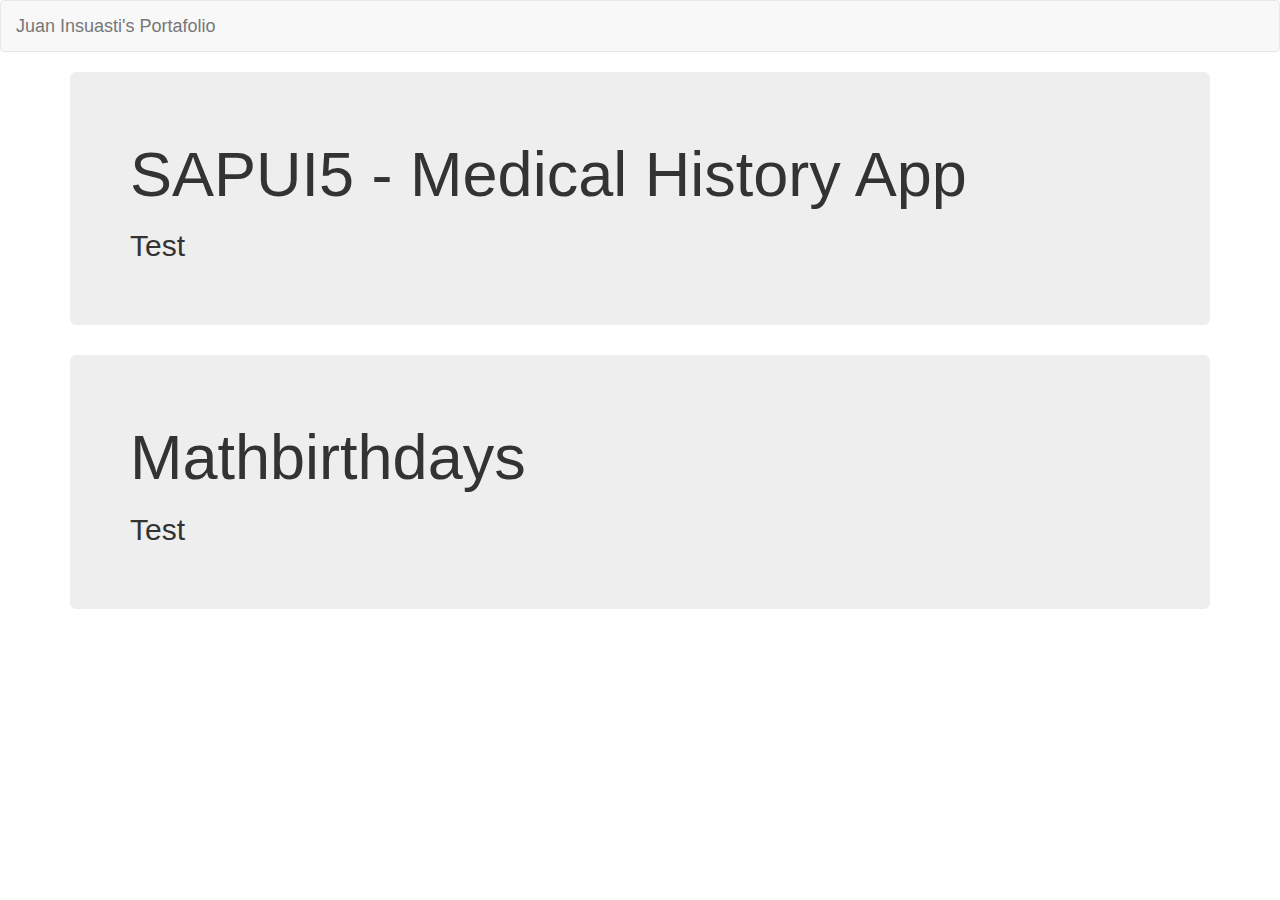
==== index.html @ 47f2560c "Initial Commit" ====
<!DOCTYPE HTML>
<html lang="en">
  <head>
    <!-- Meta Definition -->
    <meta charset="utf-8">
    <meta http-equiv="X-UA-Compatible" content="IE=edge">
    <meta name="viewport" content="width=device-width, initial-scale=1">

    <title>Juan Insuasti's Portafolio</title>

    <!-- Bootstrap loading-->
    <!-- Latest compiled and minified CSS -->
    <link rel="stylesheet" href="https://maxcdn.bootstrapcdn.com/bootstrap/3.3.7/css/bootstrap.min.css" integrity="sha384-BVYiiSIFeK1dGmJRAkycuHAHRg32OmUcww7on3RYdg4Va+PmSTsz/K68vbdEjh4u" crossorigin="anonymous">
    <!-- jQuery (necessary for Bootstrap's JavaScript plugins) -->
    <script src="https://ajax.googleapis.com/ajax/libs/jquery/1.12.4/jquery.min.js"></script>
    <!-- Latest compiled and minified JavaScript -->
    <script src="https://maxcdn.bootstrapcdn.com/bootstrap/3.3.7/js/bootstrap.min.js" integrity="sha384-Tc5IQib027qvyjSMfHjOMaLkfuWVxZxUPnCJA7l2mCWNIpG9mGCD8wGNIcPD7Txa" crossorigin="anonymous"> </script>



  </head>

  <body>

    <!--Basic Navbar-->
    <nav class="navbar navbar-default">
      <div class="container-fluid">
        <div class="navbar-header">
            <a class="navbar-brand">Juan Insuasti's Portafolio</a>
        </div>
      </div>
    </nav>

  <!-- Jumbotron -->

    <section class="container">
      <div class="jumbotron">
        <h1>SAPUI5 - Medical History App</h1>
        <h2>Test</h2>
        <p></p>
      </div> <!--end of Jumbotron-->
    </section> <!--end of container-->

  <!-- Jumbotron -->

    <section class="container">
      <div class="jumbotron">
        <h1>Mathbirthdays</h1>
        <h2>Test</h2>
        <p></p>
      </div> <!--end of Jumbotron-->
    </section> <!--end of container-->


</body>

</html>
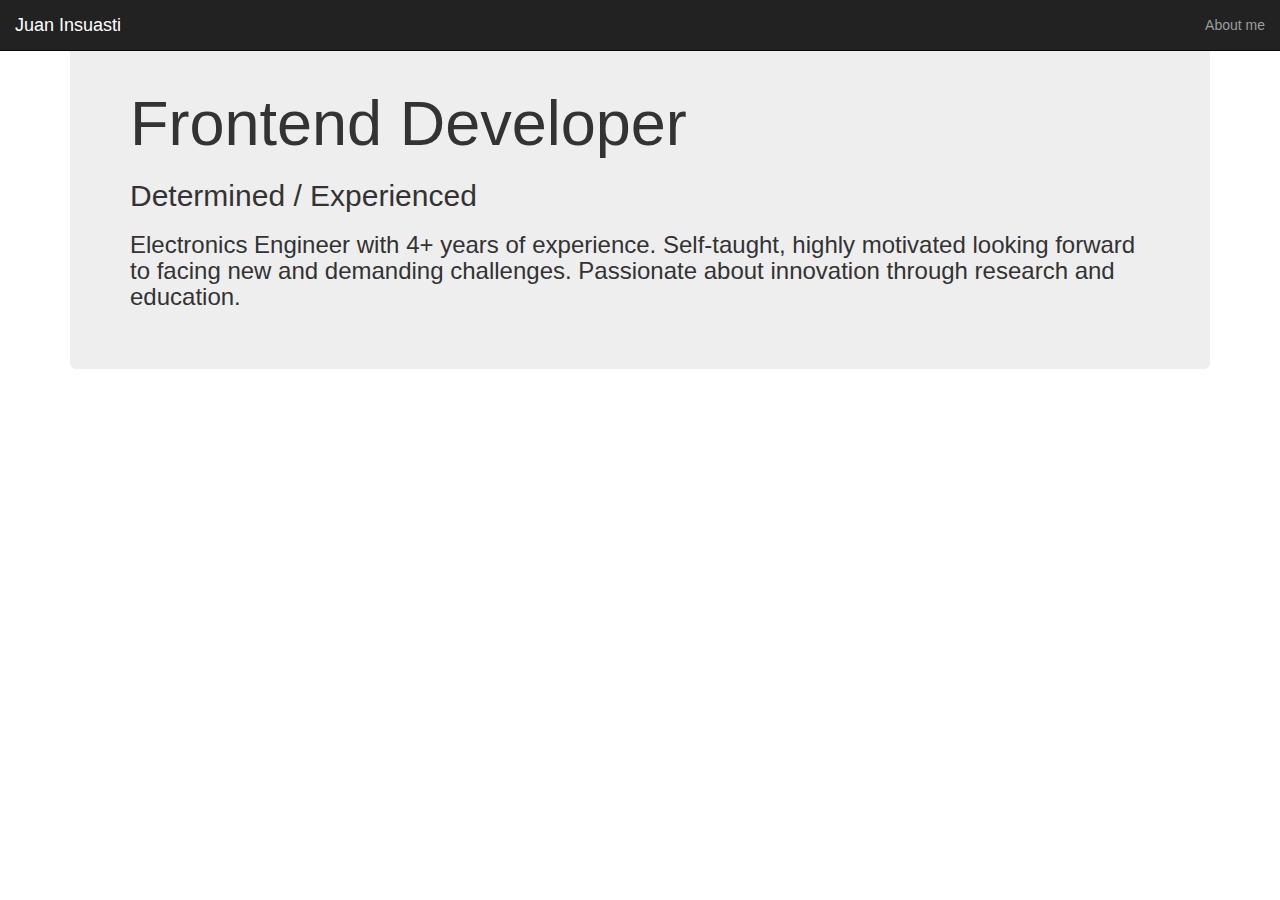
==== commit b693a268: "Baseline" ====
--- a/index.html
+++ b/index.html
@@ -5,6 +5,7 @@
     <meta charset="utf-8">
     <meta http-equiv="X-UA-Compatible" content="IE=edge">
     <meta name="viewport" content="width=device-width, initial-scale=1">
+    <link href=stylesheets/stylesheet.css rel=stylesheet>
 
     <title>Juan Insuasti's Portafolio</title>
 
@@ -21,36 +22,44 @@
   </head>
 
   <body>
+    <header id="top">
+      <!--Basic Navbar-->
+      <img alt=bg src=images/stock-code.jpeg id=bg-cover width="1920" height="1171">
+      <nav class="navbar navbar-inverse navbar-fixed-top">
 
-    <!--Basic Navbar-->
-    <nav class="navbar navbar-default">
-      <div class="container-fluid">
-        <div class="navbar-header">
-            <a class="navbar-brand">Juan Insuasti's Portafolio</a>
+        <div class="container-fluid">
+          <div class="navbar-header">
+            <button type="button" class="navbar-toggle collapsed" data-toggle="collapse" data-target="#bs-example-navbar-collapse-1" aria-expanded="false">
+              <span class="sr-only">Toggle navigation</span>
+              <span class="icon-bar"></span>
+              <span class="icon-bar"></span>
+              <span class="icon-bar"></span>
+            </button>
+            <a class="navbar-brand">Juan Insuasti</a>
+          </div> <!-- /.navabar-header -->
+
+          <div class="collapse navbar-collapse" id="bs-example-navbar-collapse-1">
+            <ul class="nav navbar-nav navbar-right">
+              <li><a href="#top">About me</a></li>
+
+            </ul>
+          </div><!-- /.navbar-collapse -->
+
         </div>
-      </div>
-    </nav>
+      </nav>
+    </header>
 
-  <!-- Jumbotron -->
+    <main>
+    <!-- Jumbotron -->
 
-    <section class="container">
-      <div class="jumbotron">
-        <h1>SAPUI5 - Medical History App</h1>
-        <h2>Test</h2>
-        <p></p>
-      </div> <!--end of Jumbotron-->
-    </section> <!--end of container-->
-
-  <!-- Jumbotron -->
-
-    <section class="container">
-      <div class="jumbotron">
-        <h1>Mathbirthdays</h1>
-        <h2>Test</h2>
-        <p></p>
-      </div> <!--end of Jumbotron-->
-    </section> <!--end of container-->
-
+      <section id="profile-row">
+        <div class="container">
+          <div class="jumbotron">
+            <h1>Frontend Developer</h1> <h2>Determined / Experienced</h2>
+            <h3>Electronics Engineer with 4+ years of experience. Self-taught, highly motivated looking forward to facing new and demanding challenges. Passionate about innovation through research and education. </h3>
+          </div>
+        </div>
+      </section> <!--end of container-->
 
 </body>
 
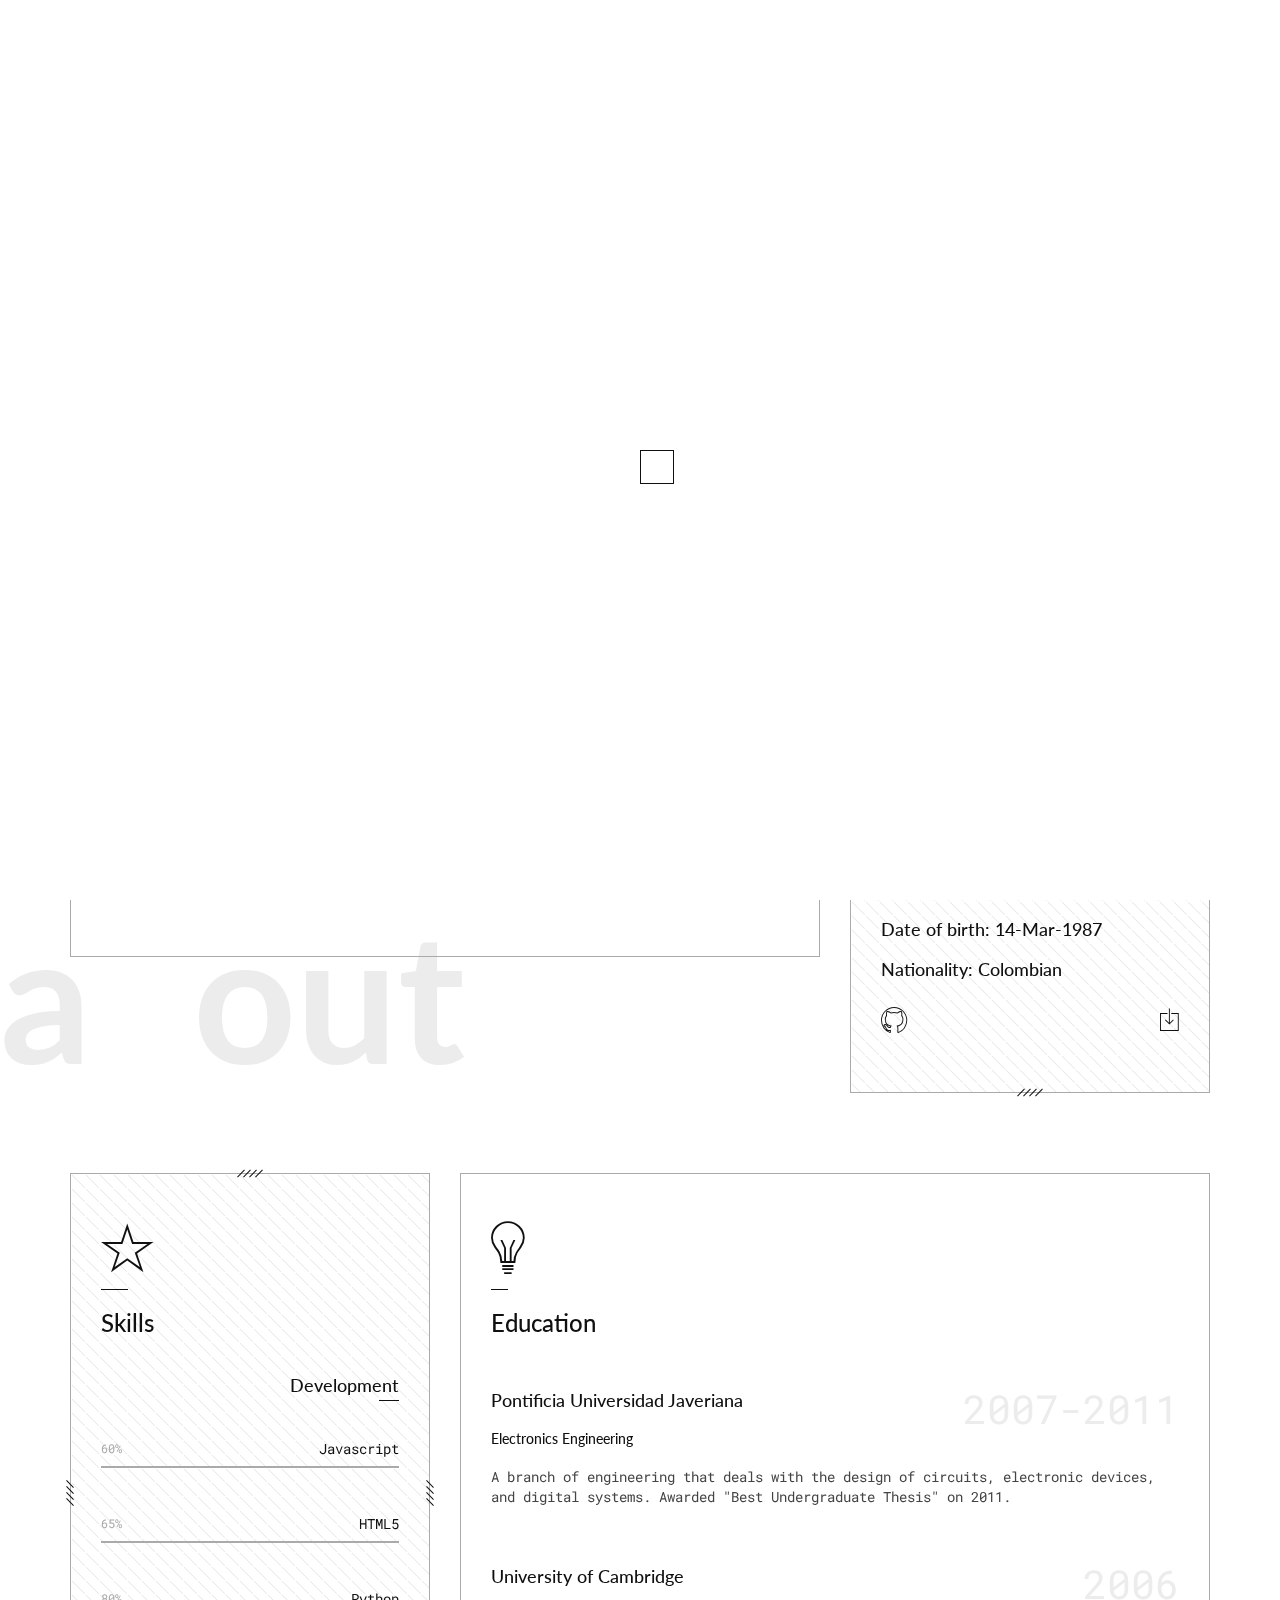
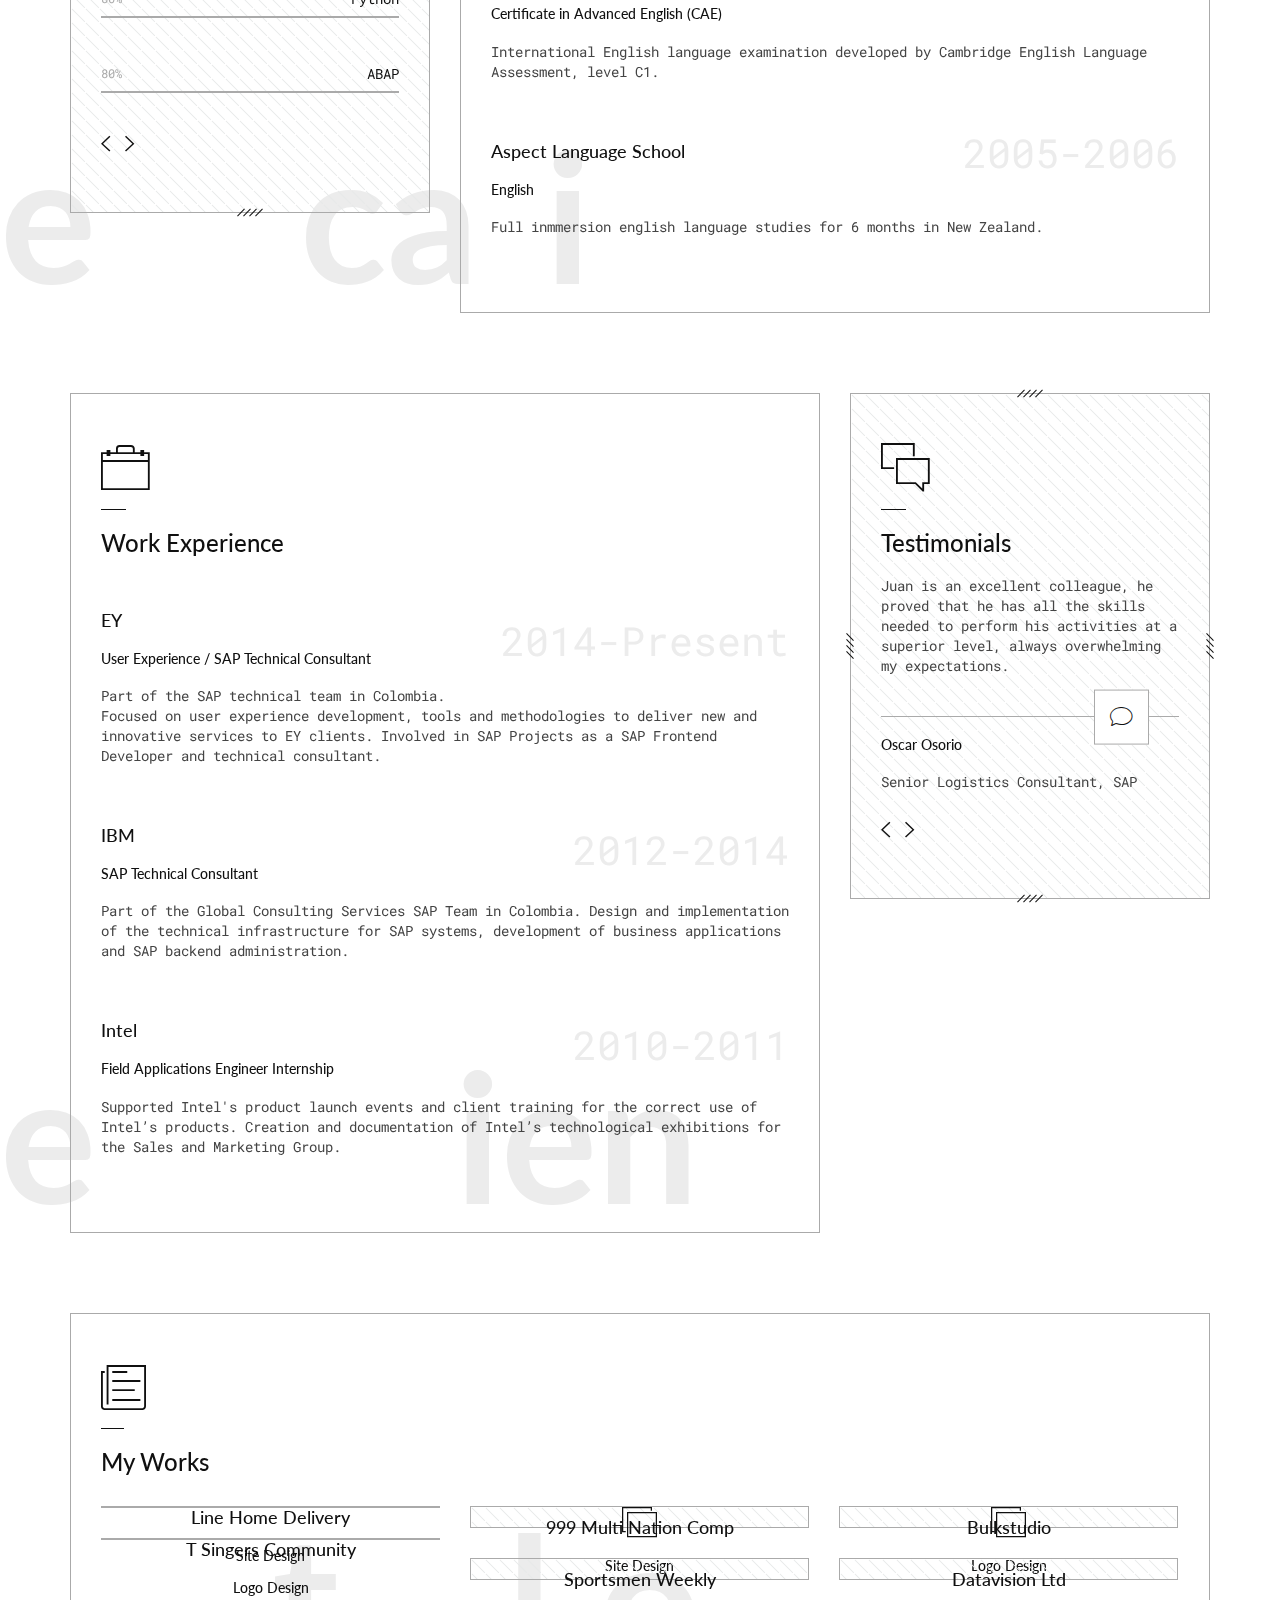
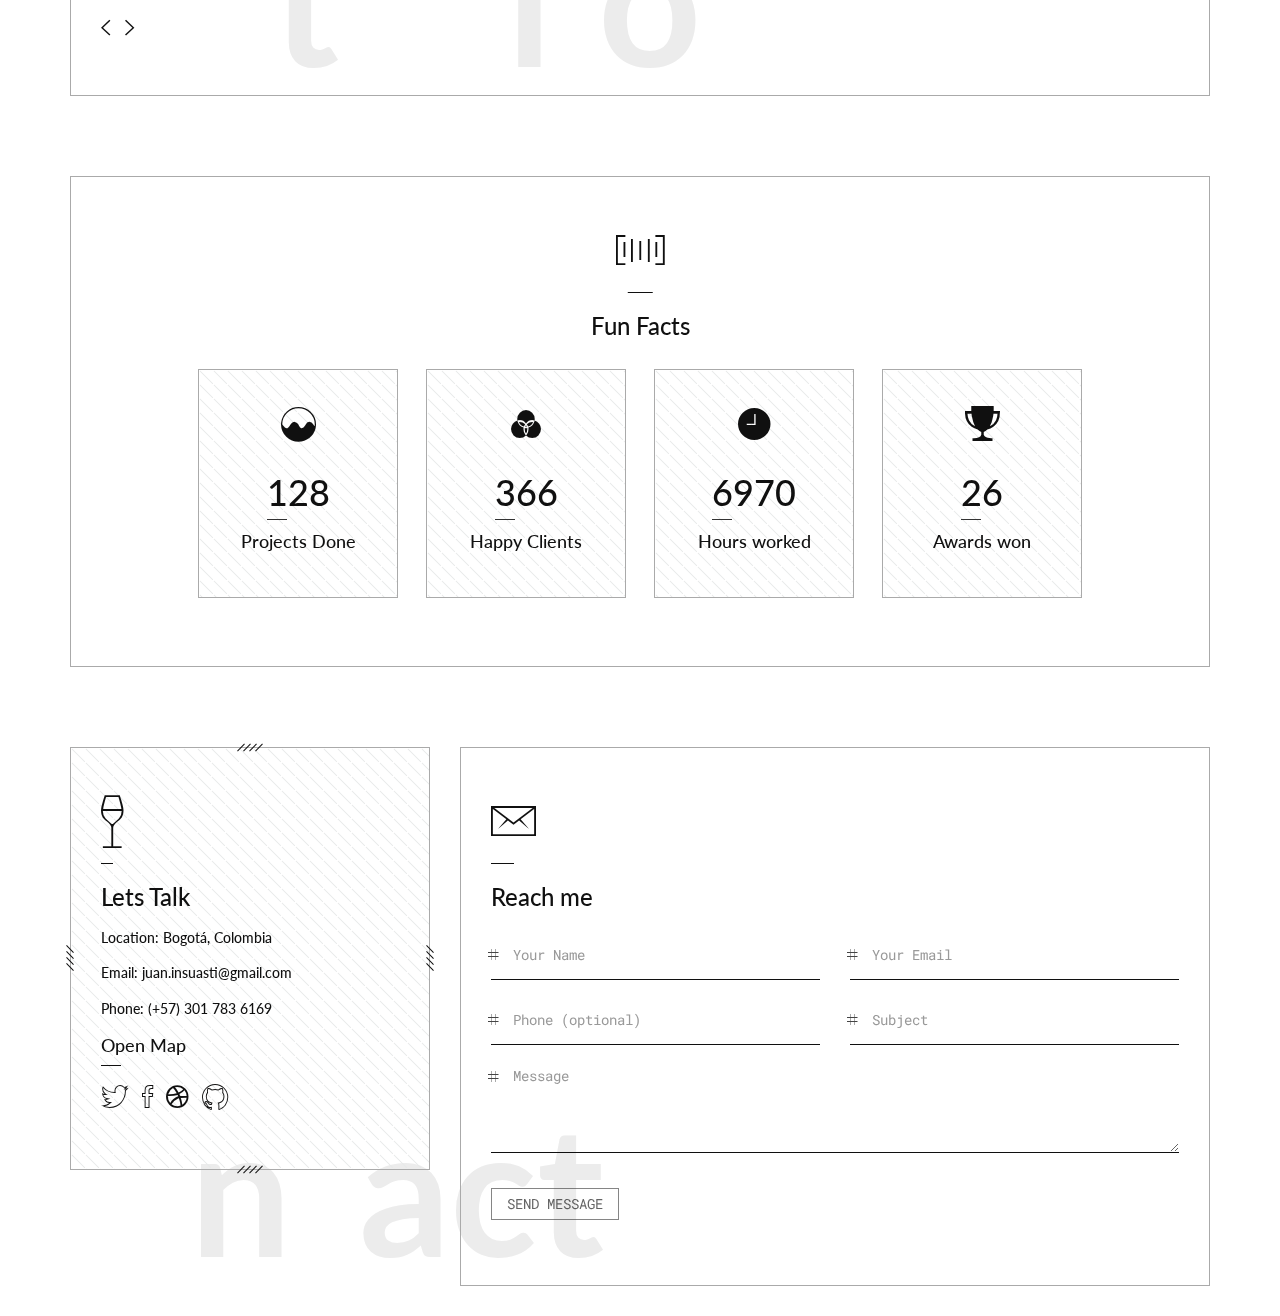
==== commit 0b84cfbe: "From template 1" ====
--- a/index.html
+++ b/index.html
@@ -1,65 +1,988 @@
-<!DOCTYPE HTML>
-<html lang="en">
-  <head>
-    <!-- Meta Definition -->
-    <meta charset="utf-8">
+<!doctype html>
+<html>
+
+<head>
+    <meta charset="UTF-8">
+    <title>Juan Insuasti's Portfolio</title>
     <meta http-equiv="X-UA-Compatible" content="IE=edge">
-    <meta name="viewport" content="width=device-width, initial-scale=1">
-    <link href=stylesheets/stylesheet.css rel=stylesheet>
-
-    <title>Juan Insuasti's Portafolio</title>
-
-    <!-- Bootstrap loading-->
-    <!-- Latest compiled and minified CSS -->
-    <link rel="stylesheet" href="https://maxcdn.bootstrapcdn.com/bootstrap/3.3.7/css/bootstrap.min.css" integrity="sha384-BVYiiSIFeK1dGmJRAkycuHAHRg32OmUcww7on3RYdg4Va+PmSTsz/K68vbdEjh4u" crossorigin="anonymous">
-    <!-- jQuery (necessary for Bootstrap's JavaScript plugins) -->
-    <script src="https://ajax.googleapis.com/ajax/libs/jquery/1.12.4/jquery.min.js"></script>
-    <!-- Latest compiled and minified JavaScript -->
-    <script src="https://maxcdn.bootstrapcdn.com/bootstrap/3.3.7/js/bootstrap.min.js" integrity="sha384-Tc5IQib027qvyjSMfHjOMaLkfuWVxZxUPnCJA7l2mCWNIpG9mGCD8wGNIcPD7Txa" crossorigin="anonymous"> </script>
-
-
-
-  </head>
-
-  <body>
-    <header id="top">
-      <!--Basic Navbar-->
-      <img alt=bg src=images/stock-code.jpeg id=bg-cover width="1920" height="1171">
-      <nav class="navbar navbar-inverse navbar-fixed-top">
-
-        <div class="container-fluid">
-          <div class="navbar-header">
-            <button type="button" class="navbar-toggle collapsed" data-toggle="collapse" data-target="#bs-example-navbar-collapse-1" aria-expanded="false">
-              <span class="sr-only">Toggle navigation</span>
-              <span class="icon-bar"></span>
-              <span class="icon-bar"></span>
-              <span class="icon-bar"></span>
-            </button>
-            <a class="navbar-brand">Juan Insuasti</a>
-          </div> <!-- /.navabar-header -->
-
-          <div class="collapse navbar-collapse" id="bs-example-navbar-collapse-1">
-            <ul class="nav navbar-nav navbar-right">
-              <li><a href="#top">About me</a></li>
-
-            </ul>
-          </div><!-- /.navbar-collapse -->
-
+    <meta name="viewport" content="width=device-width, initial-scale=1.0, maximum-scale=1.0, user-scalable=no">
+
+    <!-- favicon -->
+    <link rel="shortcut icon" href="assets/images/favicon.ico" type="image/x-icon" />
+
+    <!-- fonts -->
+    <link href='https://fonts.googleapis.com/css?family=Roboto+Mono:400,300,300italic,700,500,500italic,700italic,400italic%7CLato:400,700,300' rel='stylesheet' type='text/css'>
+
+    <!-- css -->
+    <link rel="stylesheet" href="assets/css/bootstrap.min.css" type="text/css" />
+    <link rel="stylesheet" href="assets/css/animate.css" type="text/css" />
+    <link rel="stylesheet" href="assets/css/ionicons.min.css" type="text/css" />
+    <link rel="stylesheet" href="assets/css/owl.carousel.min.css" type="text/css" />
+    <link rel="stylesheet" href="assets/css/owl.transitions.css" type="text/css" />
+    <link rel="stylesheet" href="assets/css/magnific-popup.css" type="text/css" />
+    <link rel="stylesheet" href="style.css" type="text/css" />
+
+</head>
+
+<body>
+
+    <div id="loader">
+        <div class="box-one"></div>
+        <div class="box-two"></div>
+        <div class="box-three"></div>
+        <div class="box-four"></div>
+    </div><!-- /.loader -->
+
+    <nav class="menu">
+        <ul class="menu-ul">
+            <li> <a href="#about"> About </a> </li>
+            <li> <a href="#skill-education"> Education </a> </li>
+            <li> <a href="#experience-testimonials"> Experience </a> </li>
+            <li> <a href="#portfolio"> Portfolio </a> </li>
+            <li> <a href="#contact"> Contact </a> </li>
+        </ul><!-- /. menu list -->
+        <div class="menu-holder">
+            <div class="menu-bar"></div>
         </div>
-      </nav>
-    </header>
-
-    <main>
-    <!-- Jumbotron -->
-
-      <section id="profile-row">
+    </nav><!-- /. menu -->
+
+    <section id="home" class="header" style="background-image: url('/assets/images/Bike.jpg')">
+        <div class="sector">
+            <div class="box">
+                <h1> JI </h1> <!-- name first char -->
+            </div>
+            <h1 class="main-title"> Juan Insuasti </h1><!-- /. name -->
+            <h4 class="tagline"> Frontend Developer </h4><!-- /. profession -->
+        </div>
+    </section> <!-- /. header/cover -->
+
+    <section id="about">
+        <!-- Big Section Background Title -->
+        <h1 class="section-big-title til hidden-xs hidden-sm" data-in-effect="fadeInUp" data-out-effect="fadeInDown">about</h1><!-- /. large title -->
+
         <div class="container">
-          <div class="jumbotron">
-            <h1>Frontend Developer</h1> <h2>Determined / Experienced</h2>
-            <h3>Electronics Engineer with 4+ years of experience. Self-taught, highly motivated looking forward to facing new and demanding challenges. Passionate about innovation through research and education. </h3>
-          </div>
-        </div>
-      </section> <!--end of container-->
+            <div class="row">
+                <div class="col-sm-4 col-sm-push-8">
+
+                    <div class="section-holder texture">
+                        <!-- draw line art -->
+                        <div class="line-art-top">
+                            <div></div>
+                            <div></div>
+                            <div></div>
+                            <div></div>
+                        </div>
+                        <!-- /.top line -->
+                        <div class="line-art-bottom">
+                            <div></div>
+                            <div></div>
+                            <div></div>
+                            <div></div>
+                        </div>
+                        <!-- /.bottom line -->
+                        <div class="line-art-left">
+                            <div></div>
+                            <div></div>
+                            <div></div>
+                            <div></div>
+                        </div>
+                        <!-- /.left line -->
+                        <div class="line-art-right">
+                            <div></div>
+                            <div></div>
+                            <div></div>
+                            <div></div>
+                        </div>
+                        <!-- /.right line -->
+
+                        <div class="img-holder">
+                            <img src="/assets/images/profile1.jpg" class="img-responsive img-circle" alt="Juan Insuasti">
+                        </div>
+                        <div class="sep-mini"></div>
+                        <h4> Name: Juan David Insuasti </h4>
+                        <h4> Date of birth: 14-Mar-1987 </h4>
+                        <h4> Nationality: Colombian </h4>
+
+                         <div class="social-links">
+                            <!--
+                            <a href="#url"> <i class="ion-social-twitter-outline i-size-small"></i> </a>
+                            <a href="#url"> <i class="ion-social-facebook-outline i-size-small"></i> </a>
+                            <a href="#url"> <i class="ion-social-dribbble-outline i-size-small"></i> </a>
+                            -->
+                            <a href="https://github.com/locke189"> <i class="ion-social-github-outline i-size-small"></i> </a>
+                         </div><!-- /.social-links -->
+                        <!-- id used as tooltip title -->
+                        <a class="tooltip-cl cv-download" data-tooltip="Download CV" href="/assets/files/Juan Insuasti CV 2016.pdf"> <i class="ion-ios-download-outline i-size-small"></i> </a>
+
+                     </div><!-- /.section-holder -->
+                </div><!-- /. row -->
+
+                <!-- /.col-sm-4 -->
+                <div class="col-sm-8 col-sm-pull-4">
+                    <div class="section-holder">
+                        <!-- short bio -->
+                        <div class="icon-holder i-size-big">
+                            <i class="ion-ios-compose-outline"></i>
+                        </div>
+                        <h3 class="section-title"> About Me </h3>
+                        <p>
+                            Electronics Engineer with 4+ years of experience. Self-taught, highly motivated looking forward to facing new and demanding challenges. Passionate about innovation through research and education.
+                            <br/>
+                            <br/> Determined / Experienced
+                        </p>
+
+                        <!-- hobbies -->
+                        <div class="icon-holder i-size-small">
+                            <i class="ion-ios-baseball-outline"></i>
+                        </div>
+                        <h4> Hobbies </h4>
+                        <p> Guitar | gaming | foodie | IoT </p>
+
+                        <!-- twitter feed -->
+                        <!--
+                        <div class="icon-holder i-size-small">
+                            <i class="ion-social-twitter-outline"></i>
+                        </div>
+                        <h4> Latest Tweet </h4>
+                        <div class="tweet"></div>
+                        -->
+
+                    </div><!-- /.section-holder -->
+                </div><!-- /.col -->
+            </div><!-- /. row -->
+        </div><!-- /. container -->
+    </section><!-- /.about -->
+
+    <section id="skill-education">
+        <!-- Big Section Background Title -->
+        <h1 class="section-big-title til hidden-xs hidden-sm" data-in-effect="fadeInUp" data-out-effect="fadeInDown">education</h1><!-- /. large title -->
+
+        <div class="container">
+            <div class="row">
+                <!-- skills -->
+                <div class="col-sm-4">
+                    <div class="section-holder texture">
+                        <!-- draw line art -->
+                        <div class="line-art-top">
+                            <div></div>
+                            <div></div>
+                            <div></div>
+                            <div></div>
+                        </div>
+                        <!-- /.top line -->
+                        <div class="line-art-bottom">
+                            <div></div>
+                            <div></div>
+                            <div></div>
+                            <div></div>
+                        </div>
+                        <!-- /.bottom line -->
+                        <div class="line-art-left">
+                            <div></div>
+                            <div></div>
+                            <div></div>
+                            <div></div>
+                        </div>
+                        <!-- /.left line -->
+                        <div class="line-art-right">
+                            <div></div>
+                            <div></div>
+                            <div></div>
+                            <div></div>
+                        </div>
+                        <!-- /.right line -->
+
+                        <!-- skills -->
+                        <div class="icon-holder i-size-big">
+                            <i class="ion-ios-star-outline"></i>
+                        </div>
+
+                        <h3> Skills </h3>
+
+                        <div class="skill-holder">
+
+                        <div class="skill-area">
+                        <h4 class="skill-title"> Development </h4><!-- /.skill type name -->
+
+                            <div class="skillbar clearfix" data-percent="60%">
+                                <div class="skillbar-title">
+                                    <span>Javascript</span>
+                                </div>
+                                <div class="skillbar-bg">
+                                </div>
+                                <div class="skillbar-bar to-animate">
+                                </div>
+                                <div class="skill-bar-percent">
+                                    60%
+                                </div>
+                            </div> <!-- /.skill bar -->
+
+                            <div class="skillbar clearfix" data-percent="65%">
+                                <div class="skillbar-title">
+                                    <span>HTML5</span>
+                                </div>
+                                <div class="skillbar-bg">
+                                </div>
+                                <div class="skillbar-bar to-animate">
+                                </div>
+                                <div class="skill-bar-percent">
+                                    65%
+                                </div>
+                            </div> <!-- /.skill bar -->
+
+                            <div class="skillbar clearfix" data-percent="80%">
+                                <div class="skillbar-title">
+                                    <span>Python</span>
+                                </div>
+                                <div class="skillbar-bg">
+                                </div>
+                                <div class="skillbar-bar to-animate">
+                                </div>
+                                <div class="skill-bar-percent">
+                                    80%
+                                </div>
+                            </div> <!-- /.skill bar -->
+
+                            <div class="skillbar clearfix" data-percent="80%">
+                                <div class="skillbar-title">
+                                    <span>ABAP</span>
+                                </div>
+                                <div class="skillbar-bg">
+                                </div>
+                                <div class="skillbar-bar to-animate">
+                                </div>
+                                <div class="skill-bar-percent">
+                                    80%
+                                </div>
+                            </div> <!-- /.skill bar -->
+                        </div> <!-- /.skill area -->
+
+                        <div class="skill-area">
+                        <h4 class="skill-title"> Tools and Frameworks </h4><!-- /.skill type name -->
+                            <div class="skillbar clearfix" data-percent="70%">
+                                <div class="skillbar-title">
+                                    <span>Git</span>
+                                </div>
+                                <div class="skillbar-bg">
+                                </div>
+                                <div class="skillbar-bar">
+                                </div>
+                                <div class="skill-bar-percent">
+                                    70%
+                                </div>
+                            </div> <!-- /.skill bar -->
+
+                            <div class="skillbar clearfix" data-percent="75%">
+                                <div class="skillbar-title">
+                                    <span>Bootstrap</span>
+                                </div>
+                                <div class="skillbar-bg">
+                                </div>
+                                <div class="skillbar-bar">
+                                </div>
+                                <div class="skill-bar-percent">
+                                    75%
+                                </div>
+                            </div> <!-- /.skill bar -->
+
+                            <div class="skillbar clearfix" data-percent="75%">
+                                <div class="skillbar-title">
+                                    <span>SAPUI5</span>
+                                </div>
+                                <div class="skillbar-bg">
+                                </div>
+                                <div class="skillbar-bar">
+                                </div>
+                                <div class="skill-bar-percent">
+                                    75%
+                                </div>
+                            </div> <!-- /.skill bar -->
+
+                            <div class="skillbar clearfix" data-percent="10%">
+                                <div class="skillbar-title">
+                                    <span>Angular</span>
+                                </div>
+                                <div class="skillbar-bg">
+                                </div>
+                                <div class="skillbar-bar">
+                                </div>
+                                <div class="skill-bar-percent">
+                                    10%
+                                </div>
+                            </div> <!-- /.skill bar -->
+                        </div> <!-- /.skill area -->
+
+                        <div class="skill-area">
+                        <h4 class="skill-title"> Other </h4><!-- /.skill type name -->
+                            <div class="skillbar clearfix" data-percent="40%">
+                                <div class="skillbar-title">
+                                    <span>Hardware</span>
+                                </div>
+                                <div class="skillbar-bg">
+                                </div>
+                                <div class="skillbar-bar">
+                                </div>
+                                <div class="skill-bar-percent">
+                                    40%
+                                </div>
+                            </div> <!-- /.skill bar -->
+
+                            <div class="skillbar clearfix" data-percent="50%">
+                                <div class="skillbar-title">
+                                    <span>IoT</span>
+                                </div>
+                                <div class="skillbar-bg">
+                                </div>
+                                <div class="skillbar-bar">
+                                </div>
+                                <div class="skill-bar-percent">
+                                    50%
+                                </div>
+                            </div> <!-- /.skill bar -->
+
+                            <div class="skillbar clearfix" data-percent="40%">
+                                <div class="skillbar-title">
+                                    <span>Backend Development</span>
+                                </div>
+                                <div class="skillbar-bg">
+                                </div>
+                                <div class="skillbar-bar">
+                                </div>
+                                <div class="skill-bar-percent">
+                                    40%
+                                </div>
+                            </div> <!-- /.skill bar -->
+                        </div> <!-- /.skill area -->
+
+                        </div> <!-- /.skill-holder -->
+                    </div> <!-- /.section-holder -->
+                </div> <!-- /.col-sm-4 -->
+
+                <!-- education -->
+                <div class="col-sm-8">
+                    <div class="section-holder">
+                        <div class="icon-holder i-size-big">
+                            <i class="ion-ios-lightbulb-outline"></i>
+                        </div>
+                        <h3> Education </h3>
+                        <div class="time-line">
+                            <div class="row">
+                                <div class="col-sm-12">
+                                    <div class="time-item">
+                                        <div class="time-year">
+                                            2007-2011
+                                        </div>
+                                        <div class="icon-holder-time wow fadeIn">
+                                            <i class="ion-ios-circle-outline"></i>
+                                        </div>
+                                        <h4 class="time-title">
+                                        Pontificia Universidad Javeriana
+                                    </h4>
+                                        <h5 class="time-semitag"> Electronics Engineering </h5>
+                                        <p>
+                                            A branch of engineering that deals with the design of circuits, electronic devices, and digital systems. Awarded "Best Undergraduate Thesis" on 2011.
+                                        </p>
+                                    </div>
+                                </div><!-- /.col-md-12 -->
+                                <div class="col-sm-12">
+                                    <div class="time-item">
+                                        <div class="time-year">
+                                            2006
+                                        </div>
+                                        <div class="icon-holder-time wow fadeIn" data-wow-delay=".25s">
+                                            <i class="ion-ios-circle-outline"></i>
+                                        </div>
+                                        <h4 class="time-title">
+                                        University of Cambridge
+                                    </h4>
+                                        <h5 class="time-semitag"> Certificate in Advanced English (CAE) </h5>
+                                        <p>
+                                            International English language examination developed by Cambridge English Language Assessment, level C1.
+                                        </p>
+                                    </div>
+                                </div><!-- /.col-md-12 -->
+                                <div class="col-sm-12">
+                                    <div class="time-item">
+                                        <div class="time-year">
+                                            2005-2006
+                                        </div>
+                                        <div class="icon-holder-time wow fadeIn" data-wow-delay=".25s">
+                                            <i class="ion-ios-circle-outline"></i>
+                                        </div>
+                                        <h4 class="time-title">
+                                        Aspect Language School
+                                    </h4>
+                                        <h5 class="time-semitag"> English </h5>
+                                        <p>
+                                            Full inmmersion english language studies for 6 months in New Zealand.
+                                        </p>
+                                    </div>
+                                </div><!-- /.col-md-12 -->
+                            </div><!-- /.row -->
+                        </div><!-- /.time-line -->
+                    </div><!-- /.section-holder -->
+                </div><!-- /.section-holder -->
+            </div><!-- /.col-md-8 -->
+        </div><!-- /.container -->
+    </section><!-- /.skill & education -->
+
+    <section id="experience-testimonials">
+        <!-- Big Section Background Title -->
+        <h1 class="section-big-title til hidden-xs hidden-sm" data-in-effect="fadeInUp" data-out-effect="fadeInDown">experience</h1><!-- /. large title -->
+
+        <div class="container">
+            <div class="row">
+                <!-- work experience -->
+                <div class="col-sm-8">
+                    <div class="section-holder">
+                        <div class="icon-holder i-size-big">
+                            <i class="ion-ios-briefcase-outline"></i>
+                        </div>
+                        <h3> Work Experience </h3>
+                        <div class="time-line">
+                            <div class="row">
+                                <div class="col-sm-12">
+                                    <div class="time-item">
+                                        <div class="time-year">
+                                            2014-Present
+                                        </div>
+                                        <div class="icon-holder-time wow fadeIn">
+                                            <i class="ion-ios-circle-outline"></i>
+                                        </div>
+                                        <h4 class="time-title">
+                                        EY
+                                    </h4>
+                                        <h5 class="time-semitag"> User Experience / SAP Technical Consultant </h5>
+                                        <p>
+                                            Part of the SAP technical team in Colombia.<br/> Focused on user experience development, tools and methodologies to deliver new and innovative services to EY clients. Involved in SAP Projects as a SAP Frontend Developer and technical consultant.
+                                        </p>
+                                    </div>
+                                    <div class="work-item-icon">
+                                    </div>
+                                </div><!-- /.col-md-12 -->
+
+                                <div class="col-sm-12">
+                                    <div class="time-item">
+                                        <div class="time-year">
+                                            2012-2014
+                                        </div>
+                                        <div class="icon-holder-time wow fadeIn" data-wow-delay=".25s">
+                                            <i class="ion-ios-circle-outline"></i>
+                                        </div>
+                                        <h4 class="time-title">
+                                        IBM
+                                    </h4>
+                                        <h5 class="time-semitag"> SAP Technical Consultant </h5>
+                                        <p>
+                                            Part of the Global Consulting Services SAP Team in Colombia. Design and implementation of the technical infrastructure for SAP systems, development of business applications and SAP backend administration.
+                                        </p>
+                                    </div>
+                                </div><!-- /.col-md-12 -->
+
+                                <div class="col-sm-12">
+                                    <div class="time-item">
+                                        <div class="time-year">
+                                            2010-2011
+                                        </div>
+                                        <div class="icon-holder-time wow fadeIn" data-wow-delay=".5s">
+                                            <i class="ion-ios-circle-outline"></i>
+                                        </div>
+                                        <h4 class="time-title">
+                                        Intel
+                                    </h4>
+                                        <h5 class="time-semitag"> Field Applications Engineer Internship </h5>
+                                        <p>
+                                            Supported Intel's product launch events and client training for the correct use of Intel’s products. Creation and documentation of Intel’s technological exhibitions for the Sales and Marketing Group.
+
+                                        </p>
+                                    </div>
+                                </div><!-- /.col-md-12 -->
+
+                            </div><!-- /.time-line -->
+                        </div><!-- /.row -->
+                    </div><!-- /.section-holder -->
+                </div><!-- /.col-md-8 -->
+
+                <!-- testimonials -->
+                <div class="col-sm-4">
+                    <div class="section-holder texture">
+
+                        <!-- draw line art -->
+                        <div class="line-art-top">
+                            <div></div>
+                            <div></div>
+                            <div></div>
+                            <div></div>
+                        </div>
+                        <!-- /.top line -->
+                        <div class="line-art-bottom">
+                            <div></div>
+                            <div></div>
+                            <div></div>
+                            <div></div>
+                        </div>
+                        <!-- /.bottom line -->
+                        <div class="line-art-left">
+                            <div></div>
+                            <div></div>
+                            <div></div>
+                            <div></div>
+                        </div>
+                        <!-- /.left line -->
+                        <div class="line-art-right">
+                            <div></div>
+                            <div></div>
+                            <div></div>
+                            <div></div>
+                        </div>
+                        <!-- /.right line -->
+
+                        <div class="icon-holder i-size-big">
+                            <i class="ion-ios-chatboxes-outline"></i>
+                        </div>
+
+                        <h3> Testimonials </h3>
+                        <div class="testi-holder owl-carousel owl-theme">
+
+                            <div class="testi-item">
+                                 <p> Juan is an excellent colleague, he proved that he has all the skills needed to perform his activities at a superior level, always overwhelming my expectations. </p>
+                                <div class="testi-bottom">
+                                    <div class="i-size-small testi-icon">
+                                        <i class="ion-ios-chatbubble-outline"></i>
+                                    </div>
+                                    <h5> Oscar Osorio </h5>
+                                    <p> Senior Logistics Consultant, SAP </p>
+                                </div>
+                            </div><!-- /.testi-item -->
+
+                            <div class="testi-item">
+                                <p> Juan David is a very proactive worker, he is always focus on the goals of the projects and also has a high willingness to learn. </p>
+                                <div class="testi-bottom">
+                                    <div class="i-size-small testi-icon">
+                                        <i class="ion-ios-chatbubble-outline"></i>
+                                    </div>
+                                    <h5> Juan Pablo Toledo </h5>
+                                    <p> Cloud Architect and Advisor, SAP </p>
+                                </div>
+                            </div><!-- /.testi-item -->
+
+
+                        </div><!-- /.testi-holder -->
+                    </div><!-- /.section-holder -->
+                </div><!-- /.col-md-4 -->
+
+
+            </div><!-- /.row -->
+        </div><!-- container -->
+    </section><!-- work experience & testimonials -->
+
+
+    <section id="portfolio">
+        <!-- Big Section Background Title -->
+        <h1 class="section-big-title til hidden-xs hidden-sm" data-in-effect="fadeInUp" data-out-effect="fadeInDown">portfolio
+        </h1>
+
+        <div class="container">
+            <div class="section-holder">
+                <div class="row">
+                    <div class="col-sm-12">
+                        <div class="icon-holder i-size-big">
+                            <i class="ion-ios-paper-outline"></i>
+                        </div>
+                        <h3> My Works </h3>
+                    </div><!-- /.col-sm-12 -->
+                </div><!-- /.row -->
+
+                <div class="row">
+                <div class="port-holder">
+                    <div class="owl-item">
+
+                            <div class="col-sm-12">
+                                <div class="box-it">
+                                    <a href="https://placehold.it/640x430" class="mfp-image popup-it">
+                                        <img src="https://placehold.it/640x430" class="img-responsive" alt="">
+                                        <div class="box-inner">
+                                            <div class="i-size-med">
+                                                <i class="ion-ios-photos-outline"></i>
+                                            </div>
+                                            <h4 class="title">
+                                        Line Home Delivery
+                                    </h4>
+                                            <h5 class="tag"> Site Design </h5>
+                                        </div>
+                                    </a>
+                                </div>
+                            </div><!-- /.col-sm-12 -->
+
+                            <div class="col-sm-12">
+                                <div class="box-it">
+                                    <a href="https://www.youtube.com/watch?v=6NC_ODHu5jg" class="mfp-iframe popup-it">
+                                        <img src="https://placehold.it/640x430" class="img-responsive" alt="">
+                                        <div class="box-inner">
+                                            <div class="i-size-med">
+                                                <i class="ion-ios-play-outline"></i>
+                                            </div>
+                                            <h4 class="title">
+                                        T Singers Community
+                                    </h4>
+                                            <h5 class="tag"> Logo Design </h5>
+                                        </div>
+                                    </a>
+                                </div>
+                            </div><!-- /.col-sm-12 -->
+
+                    </div> <!-- owl-item/portfolo item set -->
+
+                    <div class="owl-item">
+                            <!-- Portfolio items -->
+                            <div class="col-sm-12">
+                                <div class="box-it">
+                                    <a href="https://placehold.it/640x430" class="mfp-image popup-it">
+                                        <img src="https://placehold.it/640x430" class="img-responsive" alt="port1">
+                                        <div class="box-inner">
+                                            <div class="i-size-med">
+                                                <i class="ion-ios-photos-outline"></i>
+                                            </div>
+                                            <h4 class="title">
+                                        999 Multi Nation Comp
+                                    </h4>
+                                            <h5 class="tag"> Site Design </h5>
+                                        </div>
+                                    </a>
+                                </div>
+                            </div><!-- /.col-sm-12 -->
+
+                            <div class="col-sm-12">
+                                <div class="box-it">
+                                    <a href="https://placehold.it/640x430" class="mfp-image popup-it">
+                                        <img src="https://placehold.it/640x430" class="img-responsive" alt="port2">
+                                        <div class="box-inner">
+                                            <div class="i-size-med">
+                                                <i class="ion-ios-photos-outline"></i>
+                                            </div>
+                                            <h4 class="title">
+                                        Sportsmen Weekly
+                                    </h4>
+                                            <h5 class="tag"> UI Design </h5>
+                                        </div>
+                                    </a>
+                                </div>
+                            </div><!-- /.col-sm-12 -->
+
+                    </div><!-- owl-item/portfolo item set -->
+
+                    <div class="owl-item">
+
+                            <!-- Portfolio items -->
+                            <div class="col-sm-12">
+                                <div class="box-it">
+                                    <a href="https://vimeo.com/70301553" class="mfp-iframe popup-it">
+                                        <img src="https://placehold.it/640x430" class="img-responsive" alt="port3">
+                                        <div class="box-inner">
+                                            <div class="i-size-med">
+                                                <i class="ion-ios-play-outline"></i>
+                                            </div>
+                                            <h4 class="title">
+                                        Bulkstudio
+                                    </h4>
+                                            <h5 class="tag"> Logo Design </h5>
+                                        </div>
+                                    </a>
+                                </div>
+                            </div><!-- /.col-sm-12 -->
+
+                            <div class="col-sm-12">
+                                <div class="box-it">
+                                    <a href="https://placehold.it/640x430" class="mfp-image popup-it">
+                                        <img src="https://placehold.it/640x430" class="img-responsive" alt="port4">
+                                        <div class="box-inner">
+                                            <div class="i-size-med">
+                                                <i class="ion-ios-photos-outline"></i>
+                                            </div>
+                                            <h4 class="title">
+                                        Datavision Ltd
+                                    </h4>
+                                            <h5 class="tag"> UI Design </h5>
+                                        </div>
+                                    </a>
+                                </div>
+                            </div><!-- /.col-sm-12 -->
+
+                    </div><!-- owl-item/portfolo item set -->
+
+                    <div class="owl-item">
+
+                            <div class="col-sm-12">
+                                <div class="box-it">
+                                    <a href="https://placehold.it/640x430" class="mfp-image popup-it">
+                                        <img src="https://placehold.it/640x430" class="img-responsive" alt="port5">
+                                        <div class="box-inner">
+                                            <div class="i-size-med">
+                                                <i class="ion-ios-photos-outline"></i>
+                                            </div>
+                                            <h4 class="title">
+                                        vCard Design
+                                    </h4>
+                                            <h5 class="tag"> Site Design </h5>
+                                        </div>
+                                    </a>
+                                </div>
+                            </div><!-- /.col-sm-12 -->
+
+                            <div class="col-sm-12">
+                                <div class="box-it">
+                                    <a href="https://placehold.it/640x430" class="mfp-image popup-it">
+                                        <img src="https://placehold.it/640x430" class="img-responsive" alt="port6">
+                                        <div class="box-inner">
+                                            <div class="i-size-med">
+                                                <i class="ion-ios-photos-outline"></i>
+                                            </div>
+                                            <h4 class="title">
+                                        Week End
+                                    </h4>
+                                            <h5 class="tag"> UI Design </h5>
+                                        </div>
+                                    </a>
+                                </div>
+                            </div><!-- /.col-sm-12 -->
+
+                    </div><!-- owl-item/portfolo item set -->
+
+                    <div class="owl-item">
+
+                            <div class="col-sm-12">
+                                <div class="box-it">
+                                    <a href="https://placehold.it/640x430" class="mfp-iframe popup-it">
+                                        <img src="https://placehold.it/640x430" class="img-responsive" alt="port7">
+                                        <div class="box-inner">
+                                            <div class="i-size-med">
+                                                <i class="ion-ios-play-outline"></i>
+                                            </div>
+                                            <h4 class="title">
+                                        Themeforest
+                                    </h4>
+                                            <h5 class="tag"> Beautiful Design </h5>
+                                        </div>
+                                    </a>
+                                </div>
+                            </div><!-- /.col-sm-12 -->
+
+                            <div class="col-sm-12">
+                                <div class="box-it">
+                                    <a href="https://placehold.it/640x430" class="mfp-image popup-it">
+                                        <img src="https://placehold.it/640x430" class="img-responsive" alt="port8">
+                                        <div class="box-inner">
+                                            <div class="i-size-med">
+                                                <i class="ion-ios-photos-outline"></i>
+                                            </div>
+                                            <h4 class="title">
+                                        Innovative
+                                    </h4>
+                                            <h5 class="tag"> UI Design </h5>
+                                        </div>
+                                    </a>
+                                </div>
+                            </div><!-- /.col-sm-12 -->
+
+                    </div><!-- owl-item/portfolo item set -->
+
+                    </div><!-- /.port-holder -->
+                    </div><!-- /.section-holder -->
+
+                </div><!-- /.row -->
+
+        </div><!-- /.container -->
+    </section><!-- /.portfoilo -->
+
+    <section id="fun-fact">
+        <div class="container">
+            <div class="row">
+                <div class="col-sm-12">
+                    <div class="section-holder">
+                        <div class="text-center">
+                            <div class="icon-holder-center i-size-big">
+                                <i class="ion-ios-barcode-outline"></i>
+                            </div>
+                        </div>
+                        <h3 class="text-center"> Fun Facts </h3>
+                        <ul class="counter">
+                            <li>
+                                <div class="counter-icon i-size-med">
+                                    <i class="ion-ios-analytics"></i>
+                                </div>
+                                <h1 class="counter-data">128</h1>
+                                <h4>Projects Done</h4>
+                            </li><!-- /.counter list -->
+                            <li>
+                                <div class="counter-icon i-size-med">
+                                    <i class="ion-ios-color-filter"></i>
+                                </div>
+                                <h1 class="counter-data">366</h1>
+                                <h4>Happy Clients</h4>
+                            </li><!-- /.counter list -->
+                            <li>
+                                <div class="counter-icon i-size-med">
+                                    <i class="ion-ios-clock"></i>
+                                </div>
+                                <h1 class="counter-data">6970</h1>
+                                <h4>Hours worked</h4>
+                            </li><!-- /.counter list -->
+                            <li>
+                                <div class="counter-icon i-size-med">
+                                    <i class="ion-trophy"></i>
+                                </div>
+                                <h1 class="counter-data">26</h1>
+                                <h4>Awards won</h4>
+                            </li><!-- /.counter list -->
+                        </ul><!-- /.counter -->
+                    </div><!-- /.section-holder -->
+                </div><!-- /.col-sm-12 -->
+            </div><!-- /.row -->
+        </div><!-- /.container -->
+    </section><!-- /.fun-fact -->
+
+    <section id="contact">
+        <!-- Big Section Background Title -->
+        <h1 class="section-big-title til hidden-xs hidden-sm" data-in-effect="fadeInUp" data-out-effect="fadeInDown">contact</h1><!-- /. large title -->
+        <div class="container">
+            <div class="row">
+                <div class="col-sm-4">
+                    <div class="section-holder texture">
+                        <!-- draw line art -->
+                        <div class="line-art-top">
+                            <div></div>
+                            <div></div>
+                            <div></div>
+                            <div></div>
+                        </div>
+                        <!-- /.top line -->
+                        <div class="line-art-bottom">
+                            <div></div>
+                            <div></div>
+                            <div></div>
+                            <div></div>
+                        </div>
+                        <!-- /.bottom line -->
+                        <div class="line-art-left">
+                            <div></div>
+                            <div></div>
+                            <div></div>
+                            <div></div>
+                        </div>
+                        <!-- /.left line -->
+                        <div class="line-art-right">
+                            <div></div>
+                            <div></div>
+                            <div></div>
+                            <div></div>
+                        </div>
+                        <!-- /.right line -->
+
+                        <div class="icon-holder i-size-big">
+                            <i class="ion-ios-wineglass-outline"></i>
+                        </div>
+                        <h3> Lets Talk </h3>
+                        <h5>Location: Bogotá, Colombia</h5>
+                        <h5>Email: juan.insuasti@gmail.com</h5>
+                        <h5>Phone: (+57) 301 783 6169</h5>
+                        <a href="https://www.google.com/maps/embed?pb=!1m18!1m12!1m3!1d50878.25201313931!2d-74.07226901863922!3d4.681561774309412!2m3!1f0!2f0!3f0!3m2!1i1024!2i768!4f13.1!3m3!1m2!1s0x8e3f9bfd2da6cb29%3A0x239d635520a33914!2zQm9nb3TDoQ!5e0!3m2!1ses!2sco!4v1475863073721" class="mfp-iframe popup-it"><h4 class="map-open"> Open Map </h4></a>
+                        <div class="social-links">
+                            <a href="#url"> <i class="ion-social-twitter-outline i-size-small"></i> </a>
+                            <a href="#url"> <i class="ion-social-facebook-outline i-size-small"></i> </a>
+                            <a href="#url"> <i class="ion-social-dribbble-outline i-size-small"></i> </a>
+                            <a href="#url"> <i class="ion-social-github-outline i-size-small"></i> </a>
+                        </div><!-- /.social-links -->
+                    </div><!-- /.section-holder -->
+                </div><!-- /.col-sm-4 -->
+
+                <div class="col-sm-8">
+                    <div class="section-holder">
+                        <div class="icon-holder i-size-big">
+                            <i class="ion-ios-email-outline"></i>
+                        </div>
+                        <h3> Reach me </h3>
+                        <form class="form-horizontal" id="contactForm">
+                            <div class="form-group">
+
+                               <div class="col-sm-6">
+
+                                   <input type="text" class="form-control" id="inputName" placeholder="Your Name" required>
+                                    <span class="form-control-feedback">
+                                        <i class="ion-ios-grid-view-outline"></i>
+                                    </span>
+
+                                </div>
+
+                                <div class="col-sm-6">
+                                    <input type="email" class="form-control" id="inputEmail" placeholder="Your Email" required>
+
+                                    <span class="form-control-feedback">
+                                        <i class="ion-ios-grid-view-outline"></i>
+                                    </span>
+                                </div>
+                            </div><!-- /.form-group -->
+
+                            <div class="form-group">
+                                <div class="col-sm-6">
+                                    <input type="text" class="form-control" id="inputPhone" placeholder="Phone (optional)">
+
+                                    <span class="form-control-feedback">
+                                        <i class="ion-ios-grid-view-outline"></i>
+                                    </span>
+                                </div>
+                                <div class="col-sm-6">
+                                    <input type="text" class="form-control" id="inputSubject" placeholder="Subject" required>
+
+                                    <span class="form-control-feedback">
+                                        <i class="ion-ios-grid-view-outline"></i>
+                                    </span>
+                                </div>
+                            </div><!-- /.form-group -->
+                            <div class="form-group message">
+                                <div class="col-sm-12">
+                                    <textarea class="form-control" id="inputMessage" rows="4" placeholder="Message" required></textarea>
+
+                                    <span class="form-control-feedback">
+                                        <i class="ion-ios-grid-view-outline"></i>
+                                    </span>
+                                </div>
+                            </div><!-- /.form-group -->
+                            <div class="form-group">
+                                <div class="col-sm-8">
+                                    <button type="submit" id="form-submit" class="btn btn-cl">SEND MESSAGE</button>
+                                </div>
+                            </div><!-- /.form-group -->
+                            <div class="clearfix"></div>
+                        </form><!-- /.contact-form -->
+                        <div id="msgSubmit" class="h3 text-center hidden"></div>
+                    </div><!-- /.section-holder -->
+                </div><!-- /.col-sm-8 -->
+            </div><!-- /.row -->
+        </div><!-- /.container -->
+    </section><!-- /.contact -->
+
+    <!-- js -->
+    <script src="assets/js/jquery.min.js" type="text/javascript"></script>
+    <script src="assets/js/jquery.magnific-popup.min.js" type="text/javascript"></script>
+    <script src="assets/js/jquery.lettering.js" type="text/javascript"></script>
+    <script src="assets/js/jquery.textillate.js" type="text/javascript"></script>
+    <script src="assets/js/owl.carousel.min.js" type="text/javascript"></script>
+    <script src="assets/js/jquery.waypoints.min.js" type="text/javascript"></script>
+    <script src="assets/js/jquery.counterup.js" type="text/javascript"></script>
+    <script src="assets/js/wow.min.js" type="text/javascript"></script>
+    <script src="assets/js/tweetie.min.js" type="text/javascript"></script>
+    <script src="assets/js/smoothscroll.js" type="text/javascript"></script>
+    <script src="assets/js/jquery.nav.js" type="text/javascript"></script>
+    <script src="assets/js/validator.min.js" type="text/javascript"></script>
+    <script src="assets/js/script.js" type="text/javascript"></script>
+    <script src="assets/contact/contact.js"></script>
+
+    <!-- loader js -->
+     <script type="text/javascript">
+        $(window).load(function() {
+            $("#loader").delay(2000).fadeOut("slow");
+        });
+    </script>
 
 </body>
 
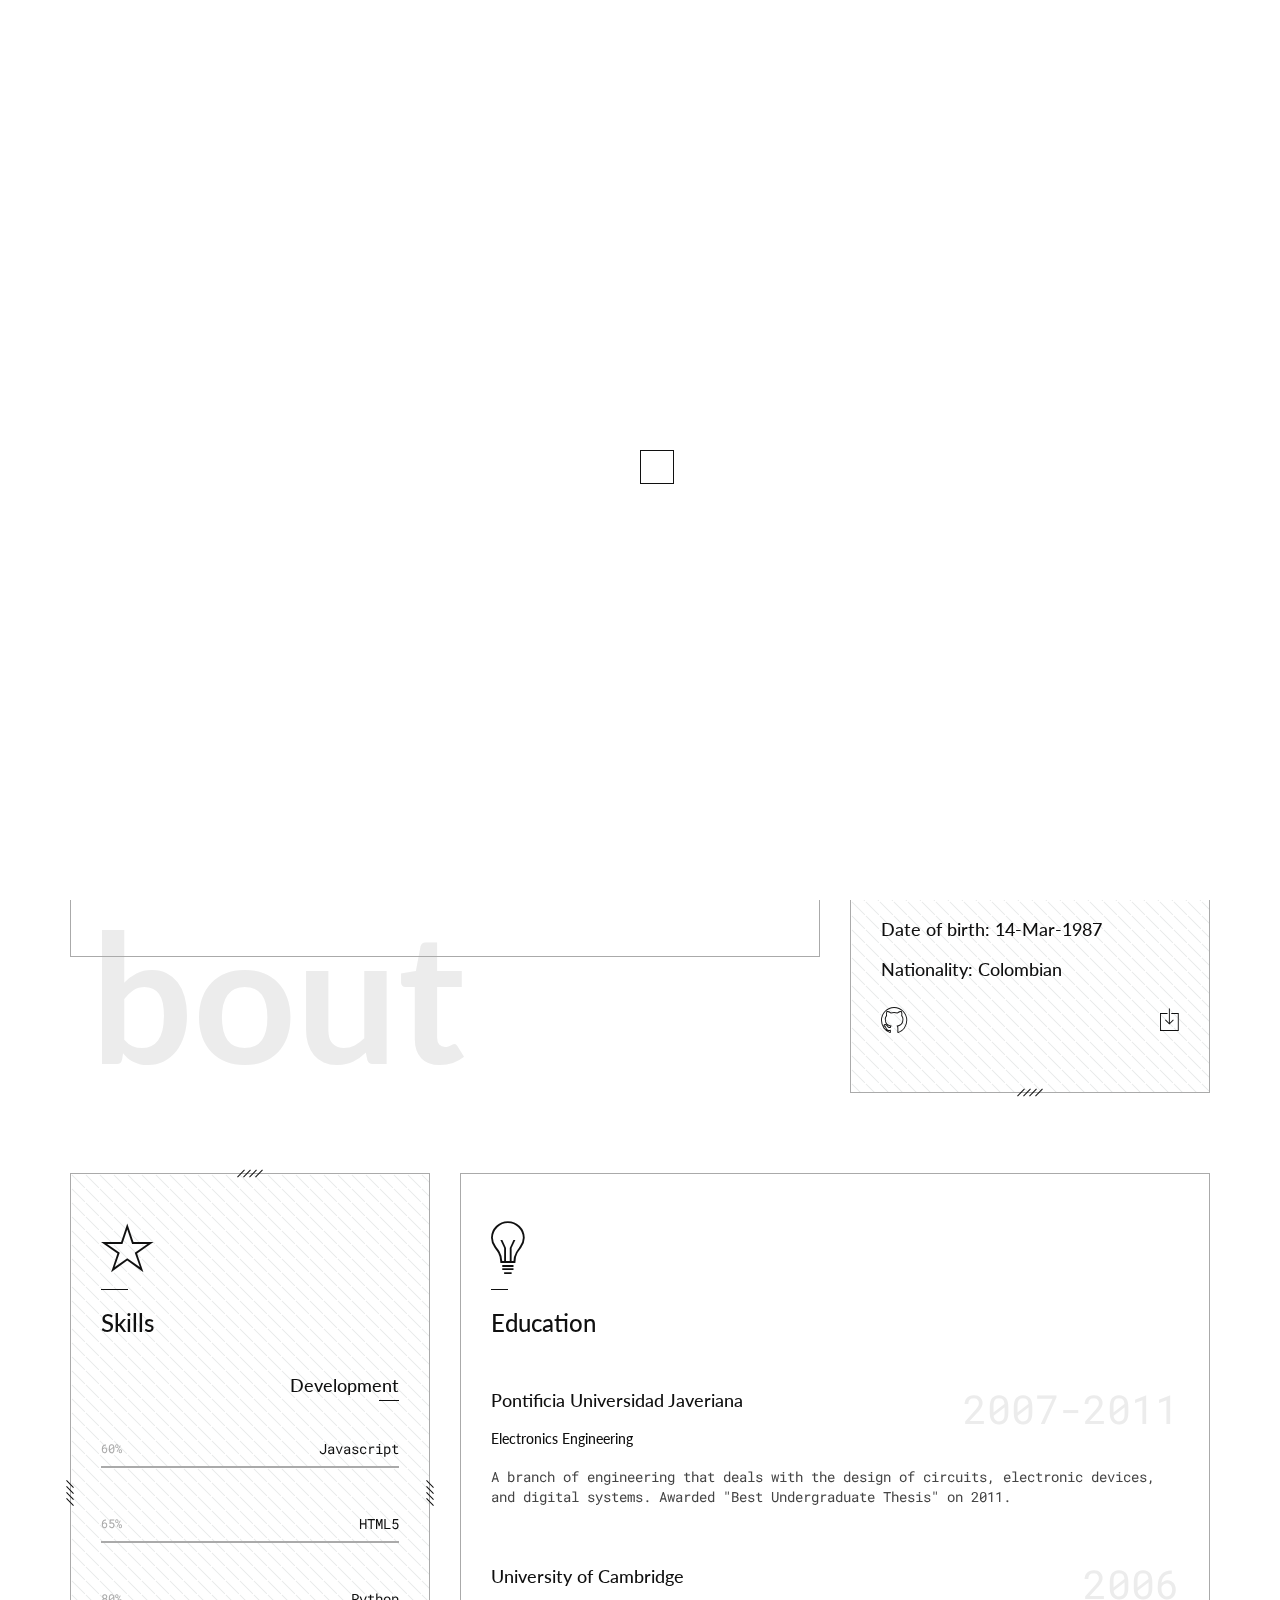
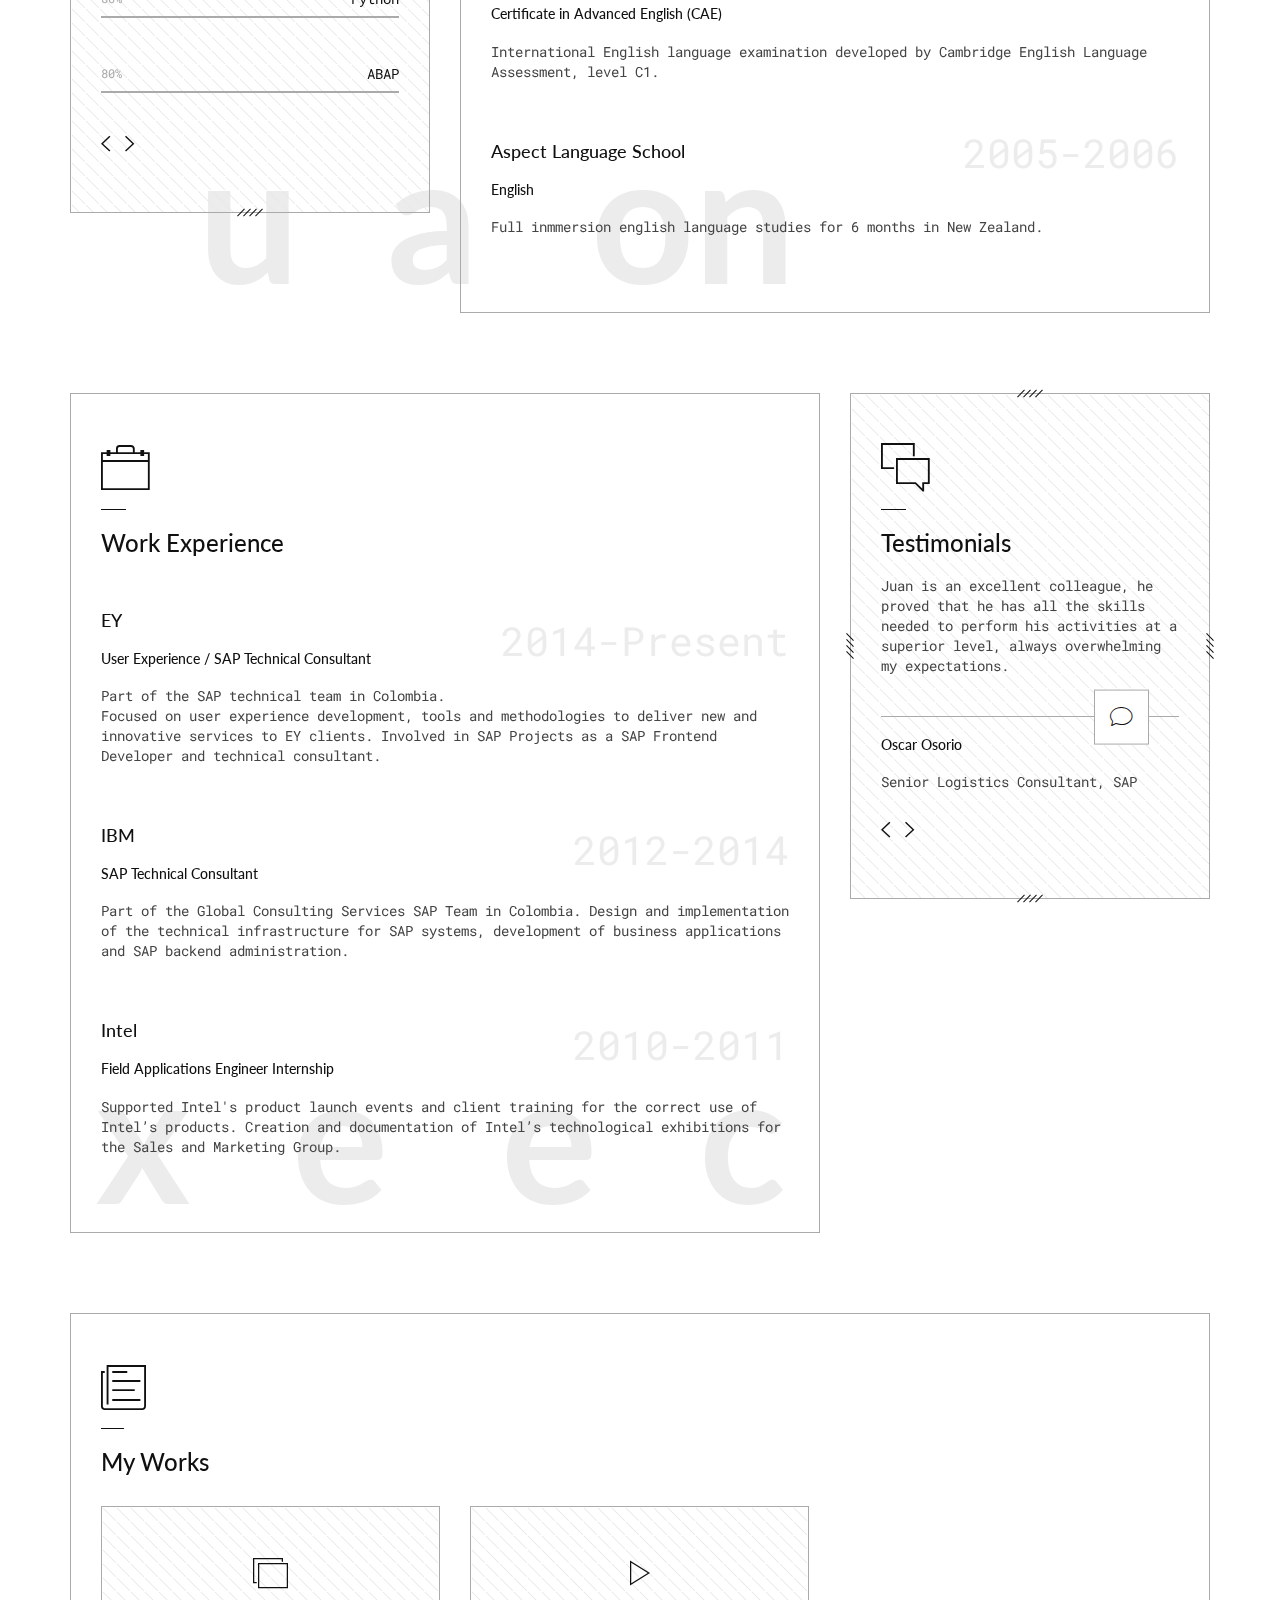
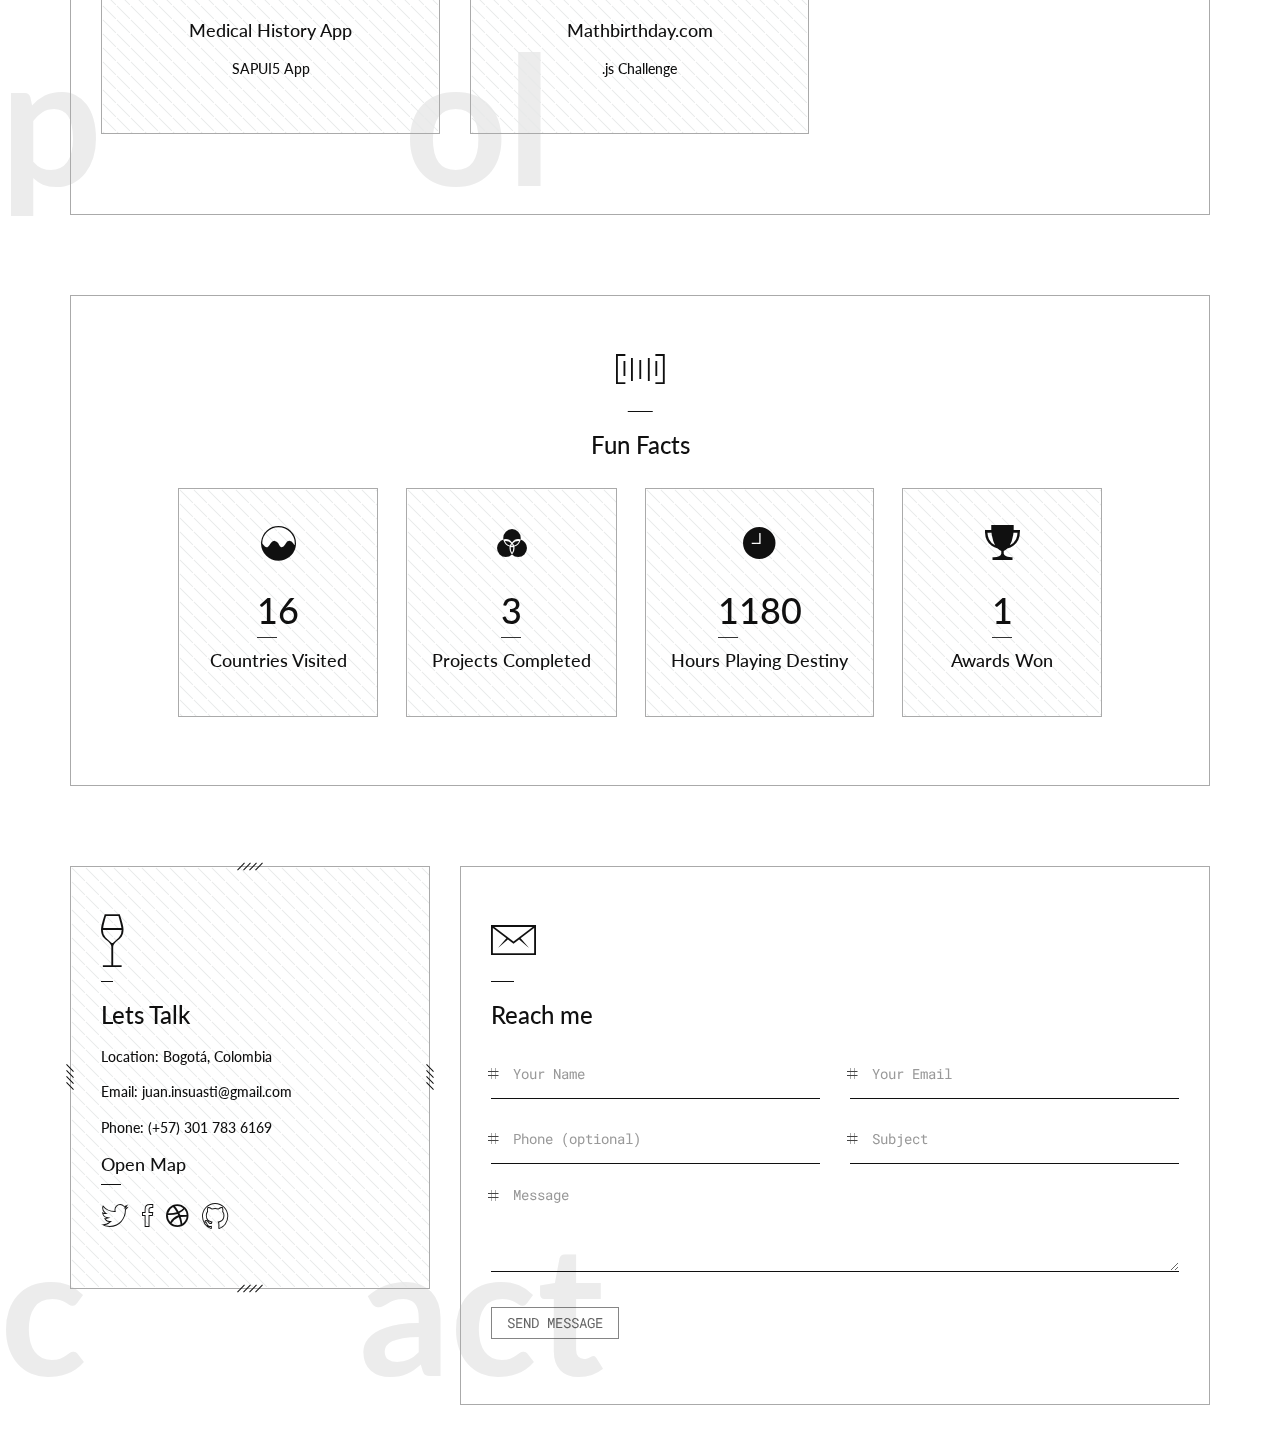
==== commit 56189c77: "Beta commit" ====
--- a/index.html
+++ b/index.html
@@ -599,192 +599,43 @@
 
                             <div class="col-sm-12">
                                 <div class="box-it">
-                                    <a href="https://placehold.it/640x430" class="mfp-image popup-it">
-                                        <img src="https://placehold.it/640x430" class="img-responsive" alt="">
+                                    <a href="https://opensapmedicalhistoryapp-a103648fc.dispatcher.hana.ondemand.com/" class="mfp-iframe popup-it">
+                                        <img src="/assets/images/Portfolio/medicalapp2x.png" class="img-responsive" alt="">
                                         <div class="box-inner">
                                             <div class="i-size-med">
                                                 <i class="ion-ios-photos-outline"></i>
                                             </div>
                                             <h4 class="title">
-                                        Line Home Delivery
+                                        Medical History App
                                     </h4>
-                                            <h5 class="tag"> Site Design </h5>
+                                            <h5 class="tag"> SAPUI5 App </h5>
                                         </div>
                                     </a>
                                 </div>
                             </div><!-- /.col-sm-12 -->
+
+
+                    </div> <!-- owl-item/portfolo item set -->
+                    <div class="owl-item">
 
                             <div class="col-sm-12">
                                 <div class="box-it">
-                                    <a href="https://www.youtube.com/watch?v=6NC_ODHu5jg" class="mfp-iframe popup-it">
-                                        <img src="https://placehold.it/640x430" class="img-responsive" alt="">
+                                    <a href="https://locke189.github.io/MathBirthdays/app/" class="mfp-iframe popup-it">
+                                        <img src="/assets/images/Portfolio/mathbirthday.png" class="img-responsive" alt="">
                                         <div class="box-inner">
                                             <div class="i-size-med">
                                                 <i class="ion-ios-play-outline"></i>
                                             </div>
                                             <h4 class="title">
-                                        T Singers Community
+                                        Mathbirthday.com
                                     </h4>
-                                            <h5 class="tag"> Logo Design </h5>
+                                            <h5 class="tag"> .js Challenge </h5>
                                         </div>
                                     </a>
                                 </div>
                             </div><!-- /.col-sm-12 -->
 
                     </div> <!-- owl-item/portfolo item set -->
-
-                    <div class="owl-item">
-                            <!-- Portfolio items -->
-                            <div class="col-sm-12">
-                                <div class="box-it">
-                                    <a href="https://placehold.it/640x430" class="mfp-image popup-it">
-                                        <img src="https://placehold.it/640x430" class="img-responsive" alt="port1">
-                                        <div class="box-inner">
-                                            <div class="i-size-med">
-                                                <i class="ion-ios-photos-outline"></i>
-                                            </div>
-                                            <h4 class="title">
-                                        999 Multi Nation Comp
-                                    </h4>
-                                            <h5 class="tag"> Site Design </h5>
-                                        </div>
-                                    </a>
-                                </div>
-                            </div><!-- /.col-sm-12 -->
-
-                            <div class="col-sm-12">
-                                <div class="box-it">
-                                    <a href="https://placehold.it/640x430" class="mfp-image popup-it">
-                                        <img src="https://placehold.it/640x430" class="img-responsive" alt="port2">
-                                        <div class="box-inner">
-                                            <div class="i-size-med">
-                                                <i class="ion-ios-photos-outline"></i>
-                                            </div>
-                                            <h4 class="title">
-                                        Sportsmen Weekly
-                                    </h4>
-                                            <h5 class="tag"> UI Design </h5>
-                                        </div>
-                                    </a>
-                                </div>
-                            </div><!-- /.col-sm-12 -->
-
-                    </div><!-- owl-item/portfolo item set -->
-
-                    <div class="owl-item">
-
-                            <!-- Portfolio items -->
-                            <div class="col-sm-12">
-                                <div class="box-it">
-                                    <a href="https://vimeo.com/70301553" class="mfp-iframe popup-it">
-                                        <img src="https://placehold.it/640x430" class="img-responsive" alt="port3">
-                                        <div class="box-inner">
-                                            <div class="i-size-med">
-                                                <i class="ion-ios-play-outline"></i>
-                                            </div>
-                                            <h4 class="title">
-                                        Bulkstudio
-                                    </h4>
-                                            <h5 class="tag"> Logo Design </h5>
-                                        </div>
-                                    </a>
-                                </div>
-                            </div><!-- /.col-sm-12 -->
-
-                            <div class="col-sm-12">
-                                <div class="box-it">
-                                    <a href="https://placehold.it/640x430" class="mfp-image popup-it">
-                                        <img src="https://placehold.it/640x430" class="img-responsive" alt="port4">
-                                        <div class="box-inner">
-                                            <div class="i-size-med">
-                                                <i class="ion-ios-photos-outline"></i>
-                                            </div>
-                                            <h4 class="title">
-                                        Datavision Ltd
-                                    </h4>
-                                            <h5 class="tag"> UI Design </h5>
-                                        </div>
-                                    </a>
-                                </div>
-                            </div><!-- /.col-sm-12 -->
-
-                    </div><!-- owl-item/portfolo item set -->
-
-                    <div class="owl-item">
-
-                            <div class="col-sm-12">
-                                <div class="box-it">
-                                    <a href="https://placehold.it/640x430" class="mfp-image popup-it">
-                                        <img src="https://placehold.it/640x430" class="img-responsive" alt="port5">
-                                        <div class="box-inner">
-                                            <div class="i-size-med">
-                                                <i class="ion-ios-photos-outline"></i>
-                                            </div>
-                                            <h4 class="title">
-                                        vCard Design
-                                    </h4>
-                                            <h5 class="tag"> Site Design </h5>
-                                        </div>
-                                    </a>
-                                </div>
-                            </div><!-- /.col-sm-12 -->
-
-                            <div class="col-sm-12">
-                                <div class="box-it">
-                                    <a href="https://placehold.it/640x430" class="mfp-image popup-it">
-                                        <img src="https://placehold.it/640x430" class="img-responsive" alt="port6">
-                                        <div class="box-inner">
-                                            <div class="i-size-med">
-                                                <i class="ion-ios-photos-outline"></i>
-                                            </div>
-                                            <h4 class="title">
-                                        Week End
-                                    </h4>
-                                            <h5 class="tag"> UI Design </h5>
-                                        </div>
-                                    </a>
-                                </div>
-                            </div><!-- /.col-sm-12 -->
-
-                    </div><!-- owl-item/portfolo item set -->
-
-                    <div class="owl-item">
-
-                            <div class="col-sm-12">
-                                <div class="box-it">
-                                    <a href="https://placehold.it/640x430" class="mfp-iframe popup-it">
-                                        <img src="https://placehold.it/640x430" class="img-responsive" alt="port7">
-                                        <div class="box-inner">
-                                            <div class="i-size-med">
-                                                <i class="ion-ios-play-outline"></i>
-                                            </div>
-                                            <h4 class="title">
-                                        Themeforest
-                                    </h4>
-                                            <h5 class="tag"> Beautiful Design </h5>
-                                        </div>
-                                    </a>
-                                </div>
-                            </div><!-- /.col-sm-12 -->
-
-                            <div class="col-sm-12">
-                                <div class="box-it">
-                                    <a href="https://placehold.it/640x430" class="mfp-image popup-it">
-                                        <img src="https://placehold.it/640x430" class="img-responsive" alt="port8">
-                                        <div class="box-inner">
-                                            <div class="i-size-med">
-                                                <i class="ion-ios-photos-outline"></i>
-                                            </div>
-                                            <h4 class="title">
-                                        Innovative
-                                    </h4>
-                                            <h5 class="tag"> UI Design </h5>
-                                        </div>
-                                    </a>
-                                </div>
-                            </div><!-- /.col-sm-12 -->
-
-                    </div><!-- owl-item/portfolo item set -->
 
                     </div><!-- /.port-holder -->
                     </div><!-- /.section-holder -->
@@ -810,29 +661,29 @@
                                 <div class="counter-icon i-size-med">
                                     <i class="ion-ios-analytics"></i>
                                 </div>
-                                <h1 class="counter-data">128</h1>
-                                <h4>Projects Done</h4>
+                                <h1 class="counter-data">16</h1>
+                                <h4>Countries Visited</h4>
                             </li><!-- /.counter list -->
                             <li>
                                 <div class="counter-icon i-size-med">
                                     <i class="ion-ios-color-filter"></i>
                                 </div>
-                                <h1 class="counter-data">366</h1>
-                                <h4>Happy Clients</h4>
+                                <h1 class="counter-data">3</h1>
+                                <h4>Projects Completed</h4>
                             </li><!-- /.counter list -->
                             <li>
                                 <div class="counter-icon i-size-med">
                                     <i class="ion-ios-clock"></i>
                                 </div>
-                                <h1 class="counter-data">6970</h1>
-                                <h4>Hours worked</h4>
+                                <h1 class="counter-data">1180</h1>
+                                <h4>Hours Playing Destiny</h4>
                             </li><!-- /.counter list -->
                             <li>
                                 <div class="counter-icon i-size-med">
                                     <i class="ion-trophy"></i>
                                 </div>
-                                <h1 class="counter-data">26</h1>
-                                <h4>Awards won</h4>
+                                <h1 class="counter-data">1</h1>
+                                <h4>Awards Won</h4>
                             </li><!-- /.counter list -->
                         </ul><!-- /.counter -->
                     </div><!-- /.section-holder -->
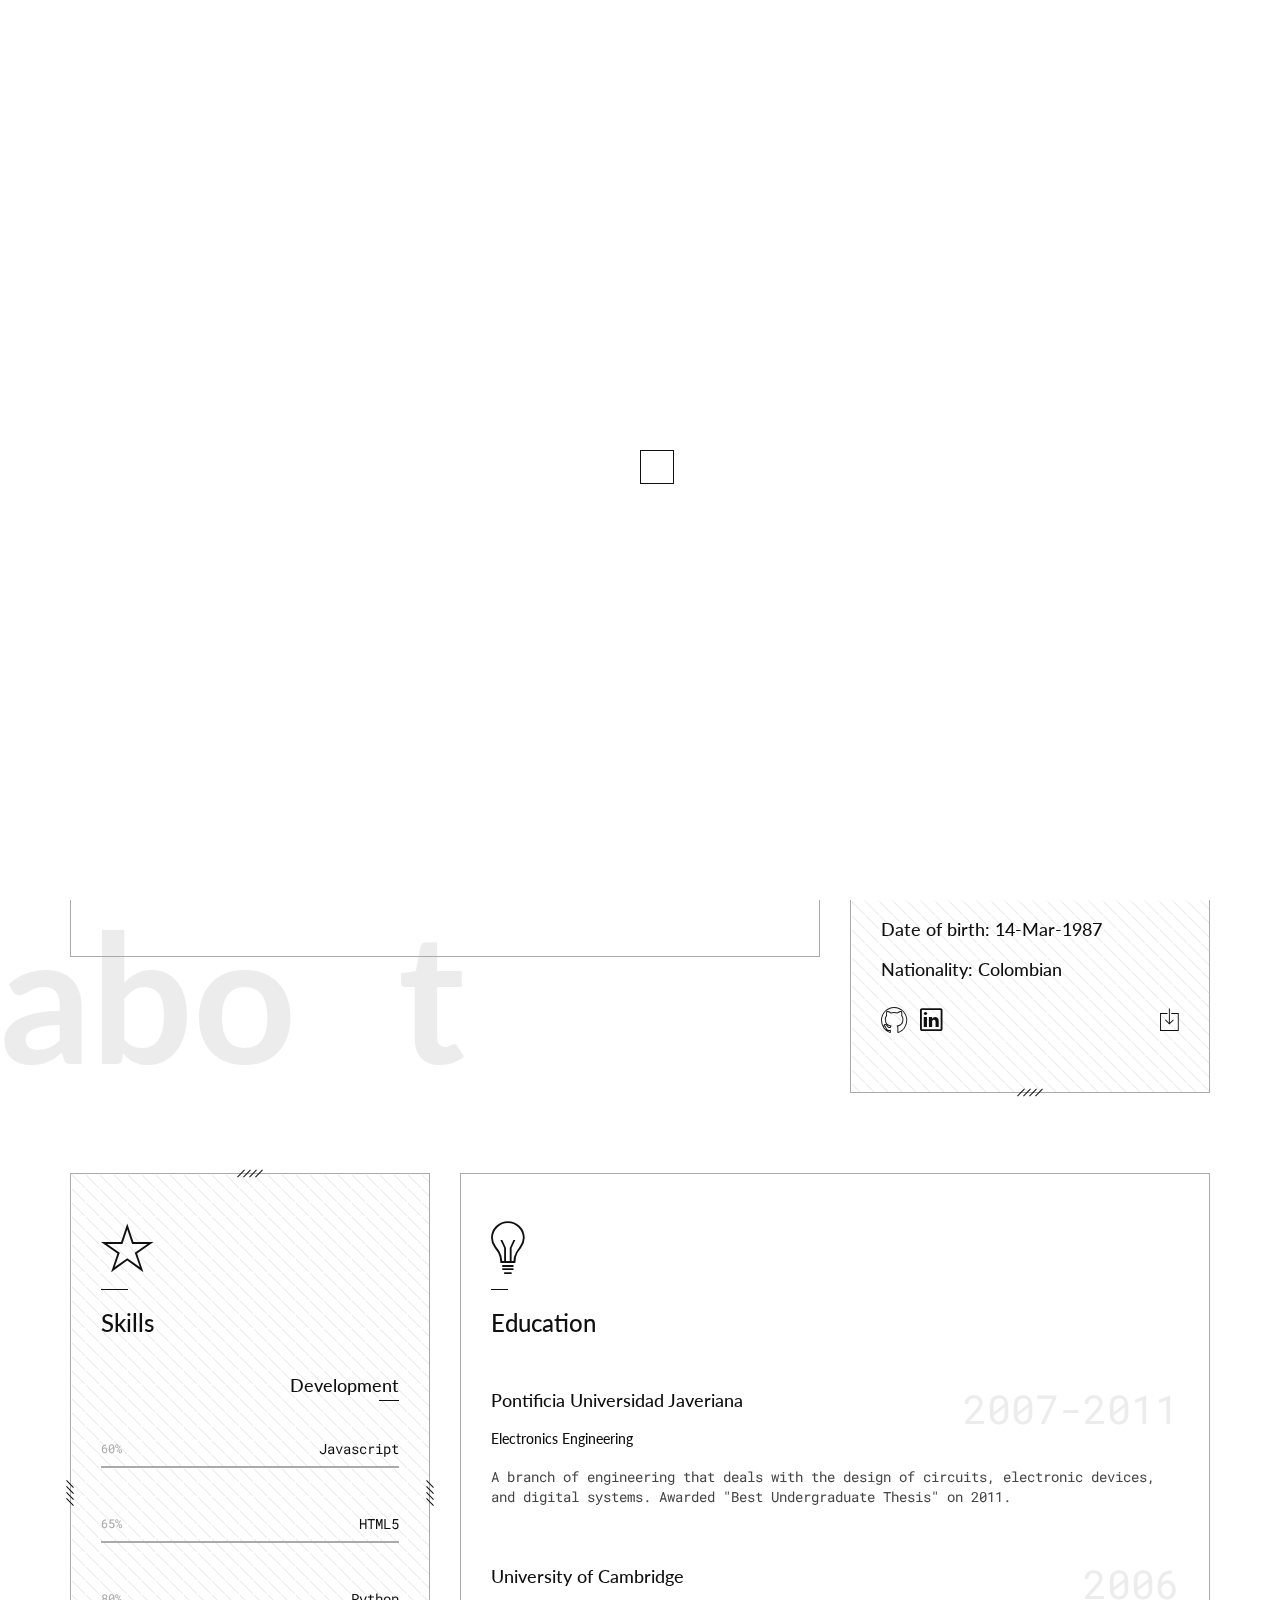
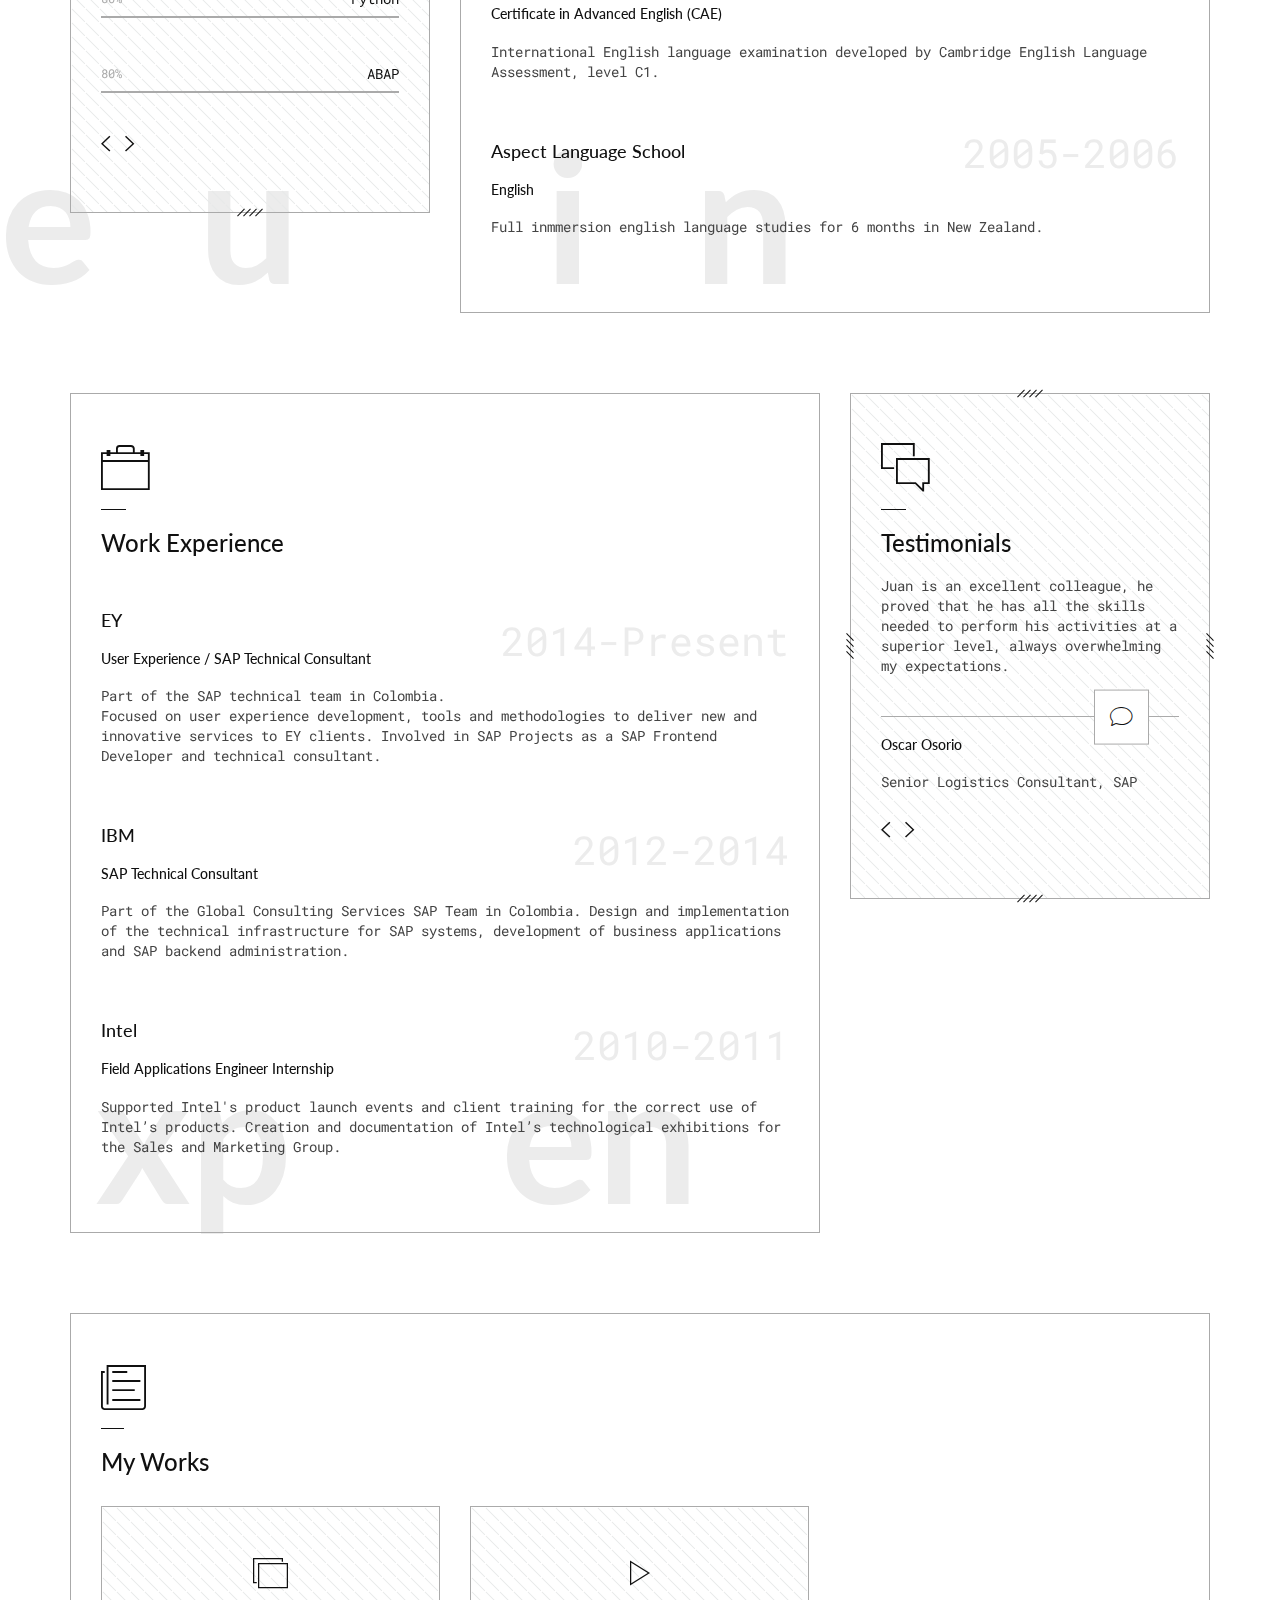
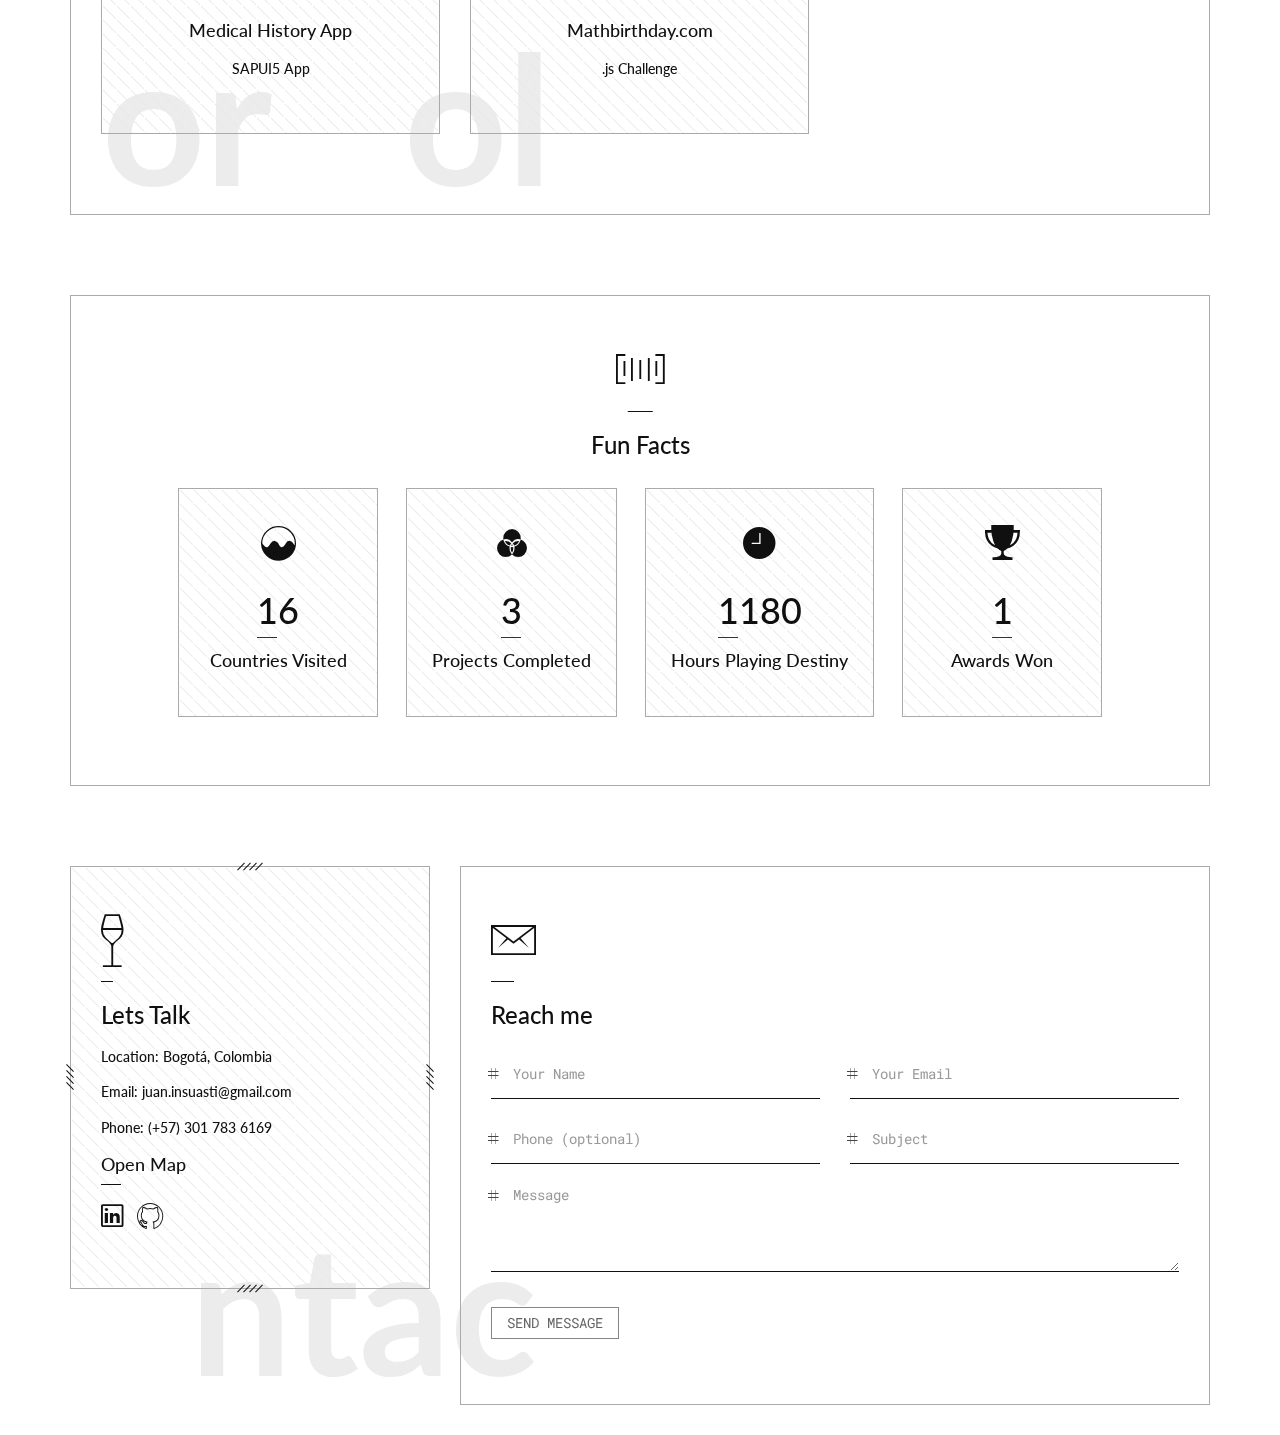
==== commit f75f9541: "Social links updated" ====
--- a/index.html
+++ b/index.html
@@ -110,6 +110,7 @@
                             <a href="#url"> <i class="ion-social-dribbble-outline i-size-small"></i> </a>
                             -->
                             <a href="https://github.com/locke189"> <i class="ion-social-github-outline i-size-small"></i> </a>
+                            <a href="https://co.linkedin.com/in/jinsuasti"> <i class="ion-social-linkedin-outline i-size-small"></i> </a>
                          </div><!-- /.social-links -->
                         <!-- id used as tooltip title -->
                         <a class="tooltip-cl cv-download" data-tooltip="Download CV" href="/assets/files/Juan Insuasti CV 2016.pdf"> <i class="ion-ios-download-outline i-size-small"></i> </a>
@@ -738,10 +739,8 @@
                         <h5>Phone: (+57) 301 783 6169</h5>
                         <a href="https://www.google.com/maps/embed?pb=!1m18!1m12!1m3!1d50878.25201313931!2d-74.07226901863922!3d4.681561774309412!2m3!1f0!2f0!3f0!3m2!1i1024!2i768!4f13.1!3m3!1m2!1s0x8e3f9bfd2da6cb29%3A0x239d635520a33914!2zQm9nb3TDoQ!5e0!3m2!1ses!2sco!4v1475863073721" class="mfp-iframe popup-it"><h4 class="map-open"> Open Map </h4></a>
                         <div class="social-links">
-                            <a href="#url"> <i class="ion-social-twitter-outline i-size-small"></i> </a>
-                            <a href="#url"> <i class="ion-social-facebook-outline i-size-small"></i> </a>
-                            <a href="#url"> <i class="ion-social-dribbble-outline i-size-small"></i> </a>
-                            <a href="#url"> <i class="ion-social-github-outline i-size-small"></i> </a>
+                            <a href="https://co.linkedin.com/in/jinsuasti"> <i class="ion-social-linkedin-outline i-size-small"></i> </a>
+                            <a href="http://github.com/locke189"> <i class="ion-social-github-outline i-size-small"></i> </a>
                         </div><!-- /.social-links -->
                     </div><!-- /.section-holder -->
                 </div><!-- /.col-sm-4 -->
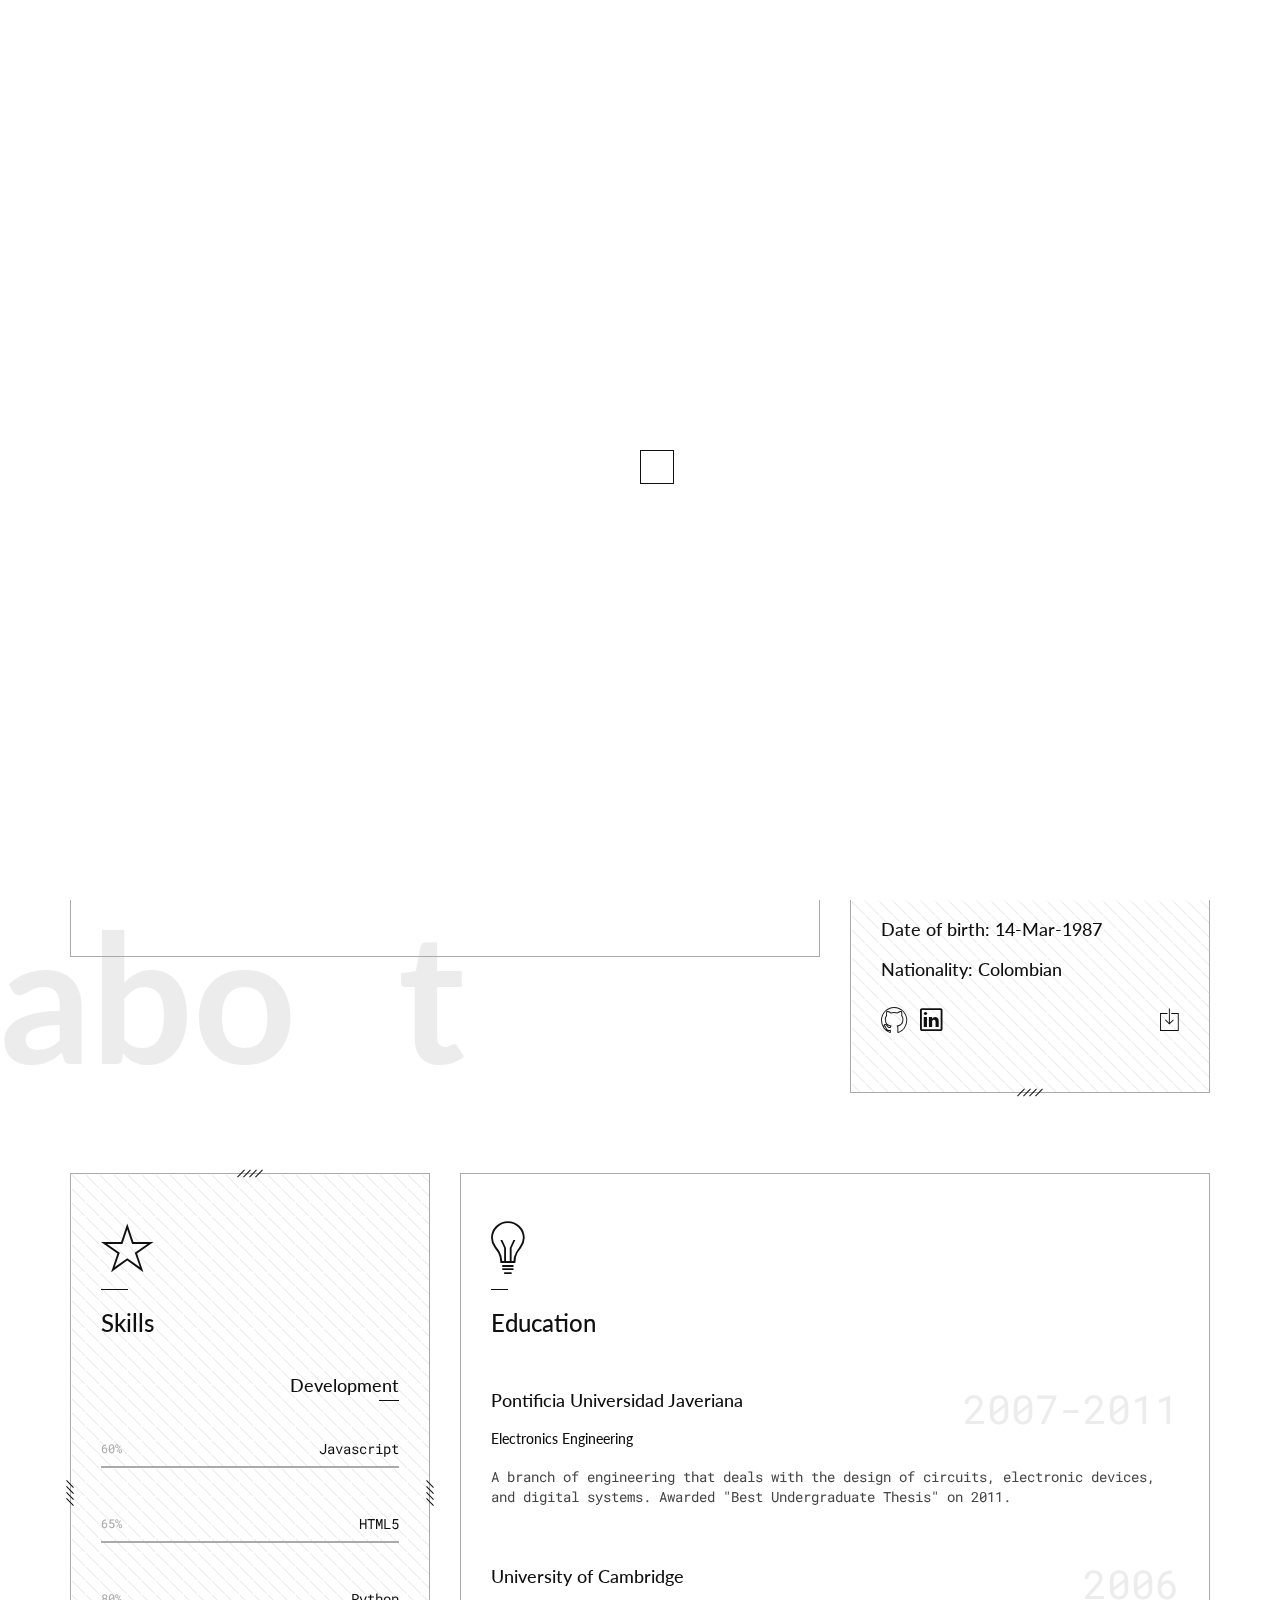
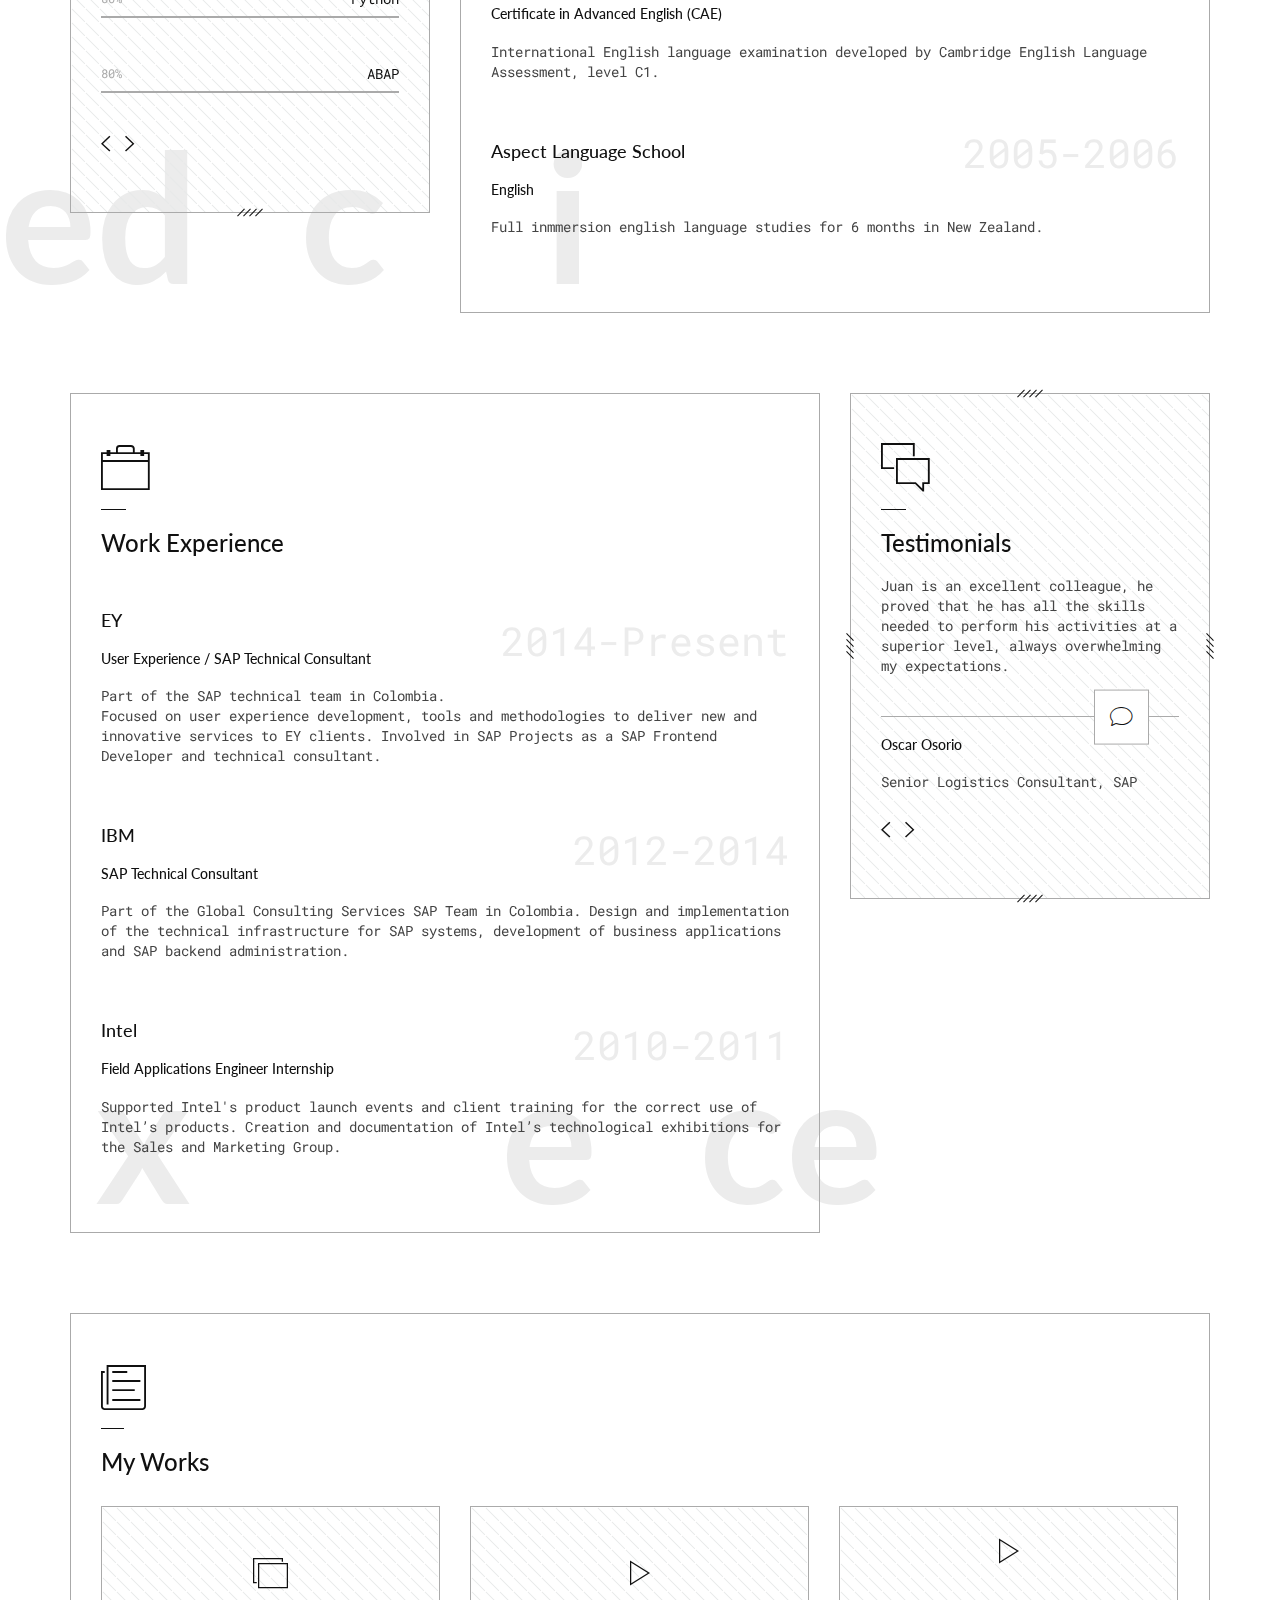
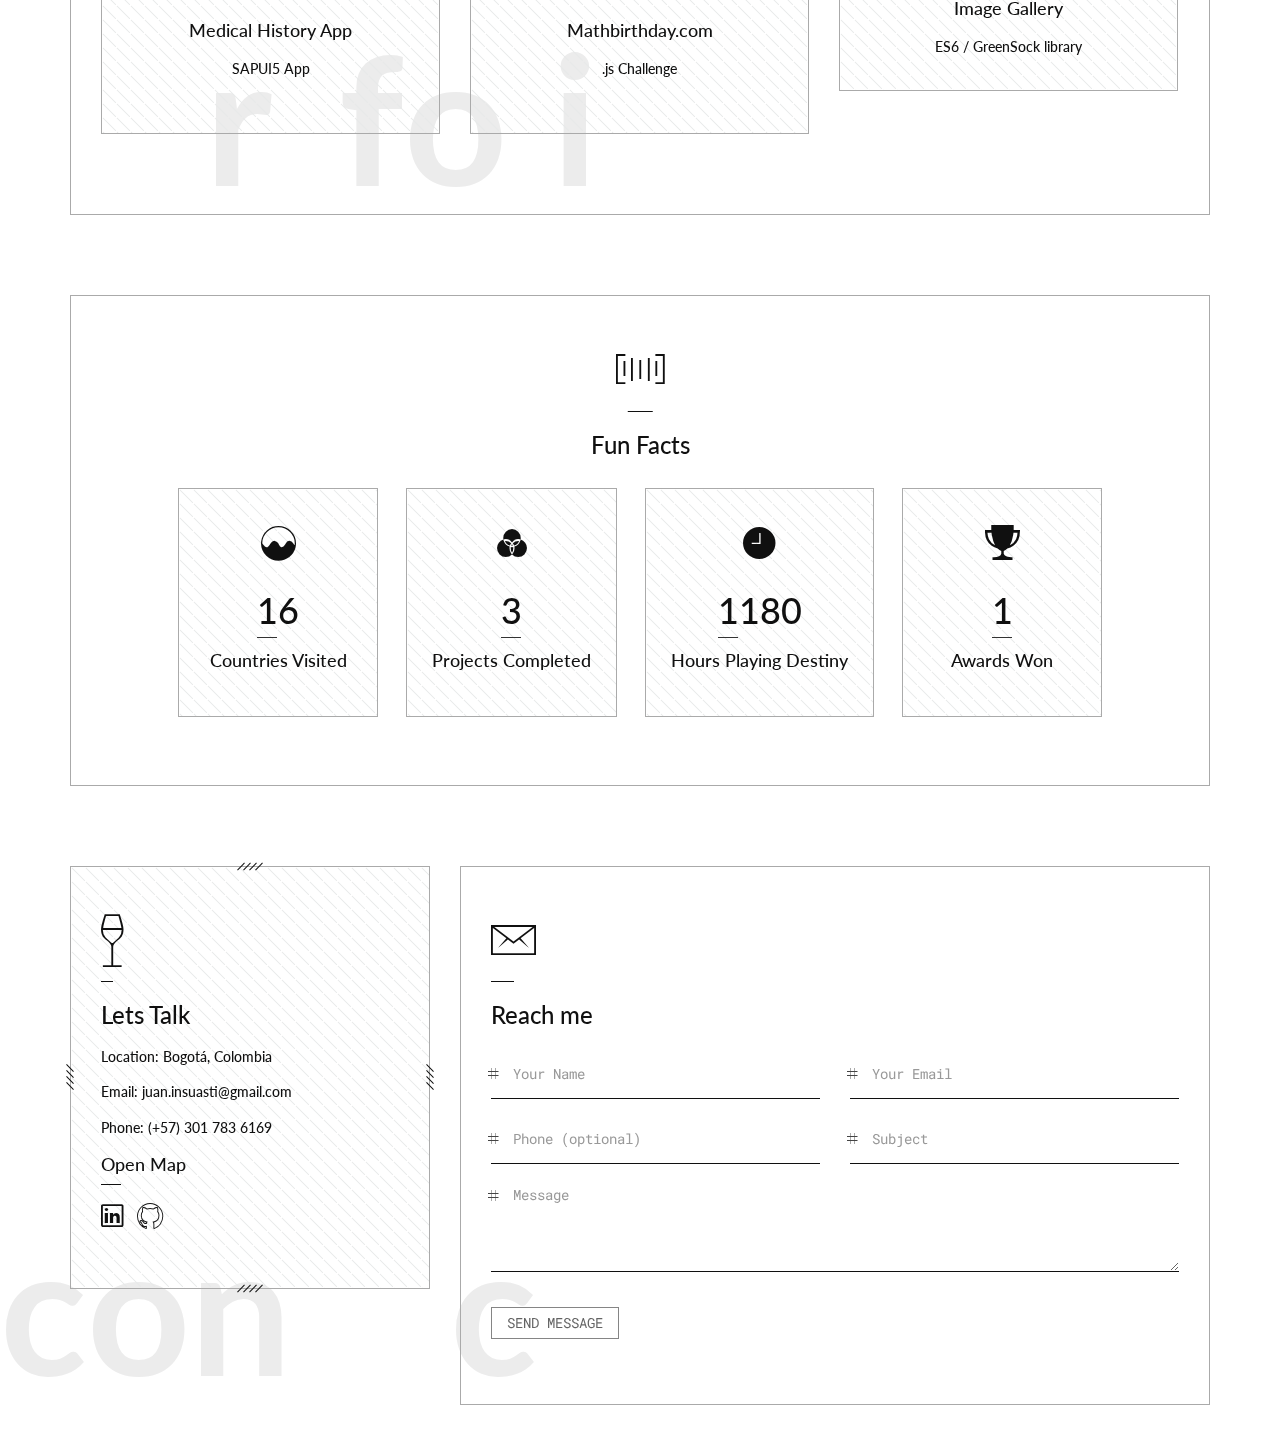
==== commit 52139567: "final commit" ====
--- a/index.html
+++ b/index.html
@@ -299,16 +299,16 @@
                                 </div>
                             </div> <!-- /.skill bar -->
 
-                            <div class="skillbar clearfix" data-percent="10%">
-                                <div class="skillbar-title">
-                                    <span>Angular</span>
+                            <div class="skillbar clearfix" data-percent="60%">
+                                <div class="skillbar-title">
+                                    <span>Angular2</span>
                                 </div>
                                 <div class="skillbar-bg">
                                 </div>
                                 <div class="skillbar-bar">
                                 </div>
                                 <div class="skill-bar-percent">
-                                    10%
+                                    60%
                                 </div>
                             </div> <!-- /.skill bar -->
                         </div> <!-- /.skill area -->
@@ -638,6 +638,27 @@
 
                     </div> <!-- owl-item/portfolo item set -->
 
+                    <div class="owl-item">
+
+                            <div class="col-sm-12">
+                                <div class="box-it">
+                                    <a href="https://locke189.github.io/Image-gallery/app/" class="mfp-iframe popup-it">
+                                        <img src="/assets/images/Portfolio/imagegallery.png" class="img-responsive" alt="">
+                                        <div class="box-inner">
+                                            <div class="i-size-med">
+                                                <i class="ion-ios-play-outline"></i>
+                                            </div>
+                                            <h4 class="title">
+                                        Image Gallery
+                                    </h4>
+                                            <h5 class="tag"> ES6 / GreenSock library </h5>
+                                        </div>
+                                    </a>
+                                </div>
+                            </div><!-- /.col-sm-12 -->
+
+                    </div> <!-- owl-item/portfolo item set -->
+
                     </div><!-- /.port-holder -->
                     </div><!-- /.section-holder -->
 
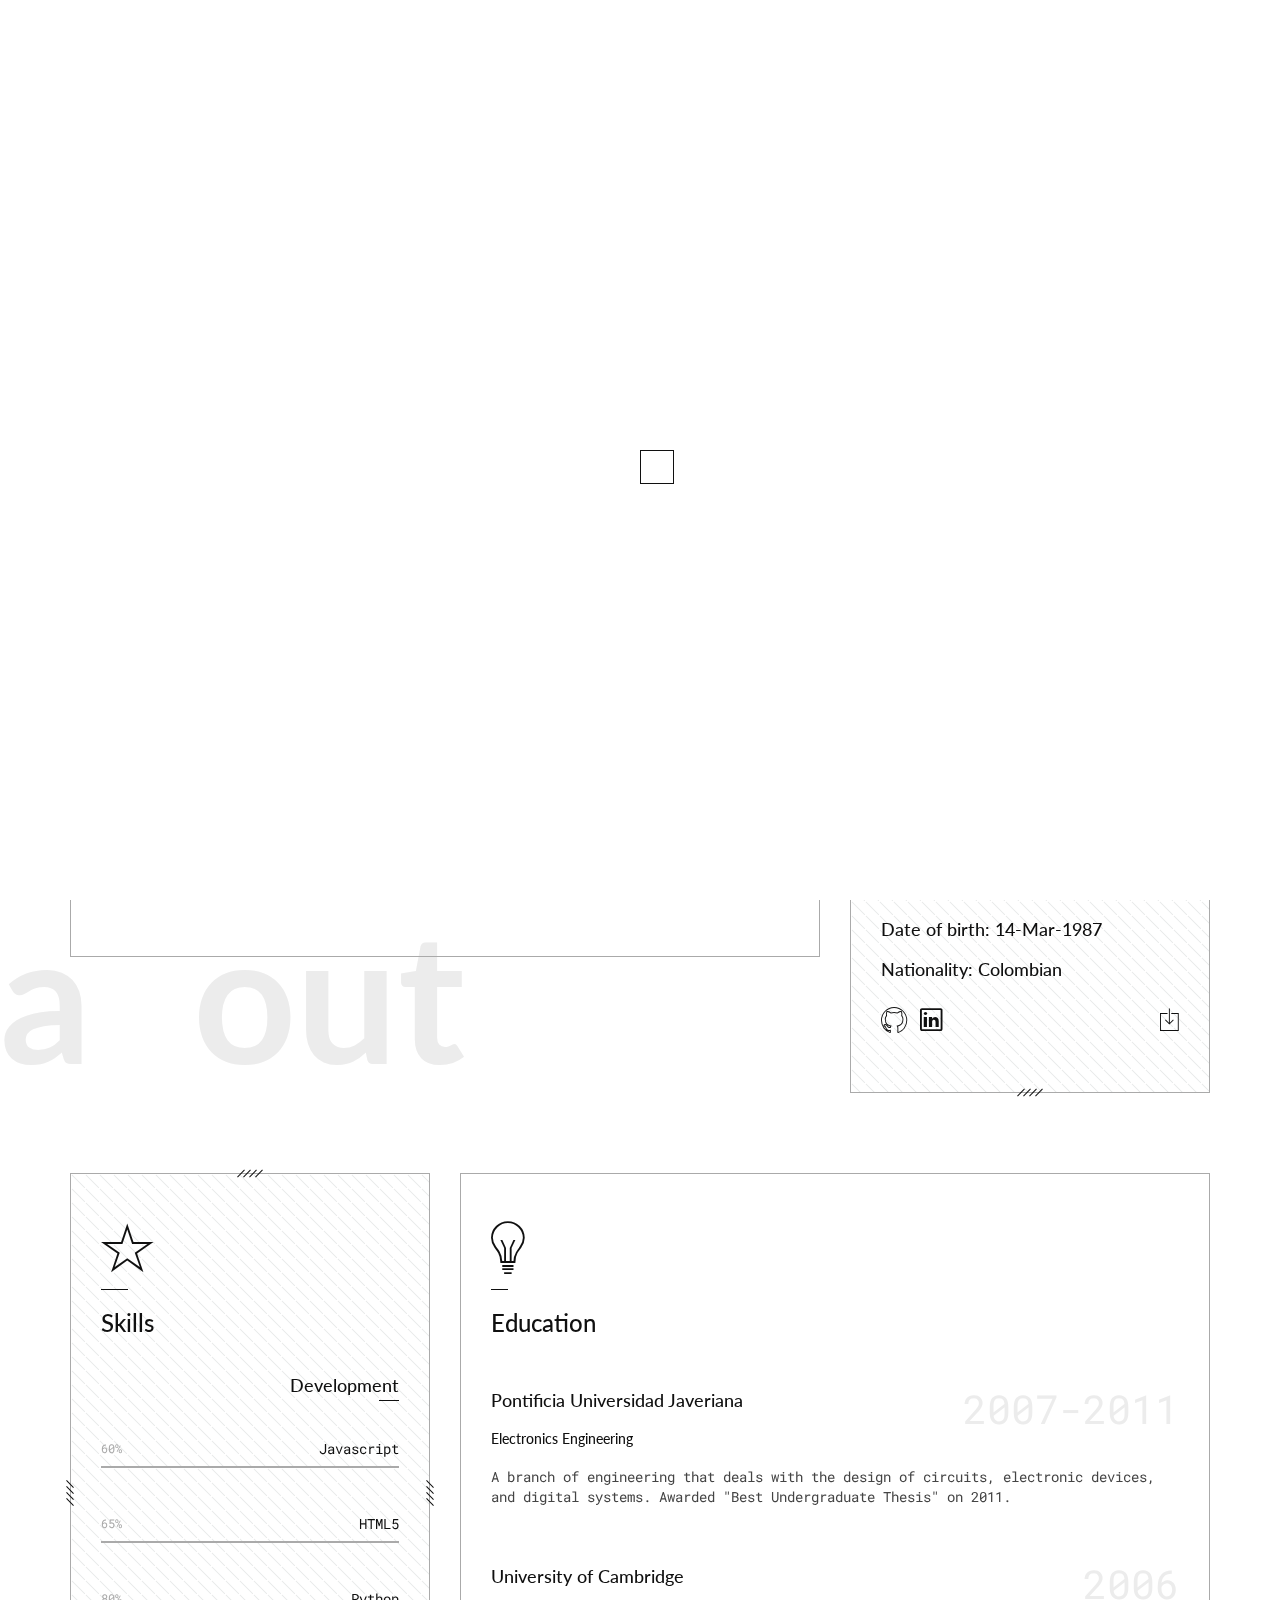
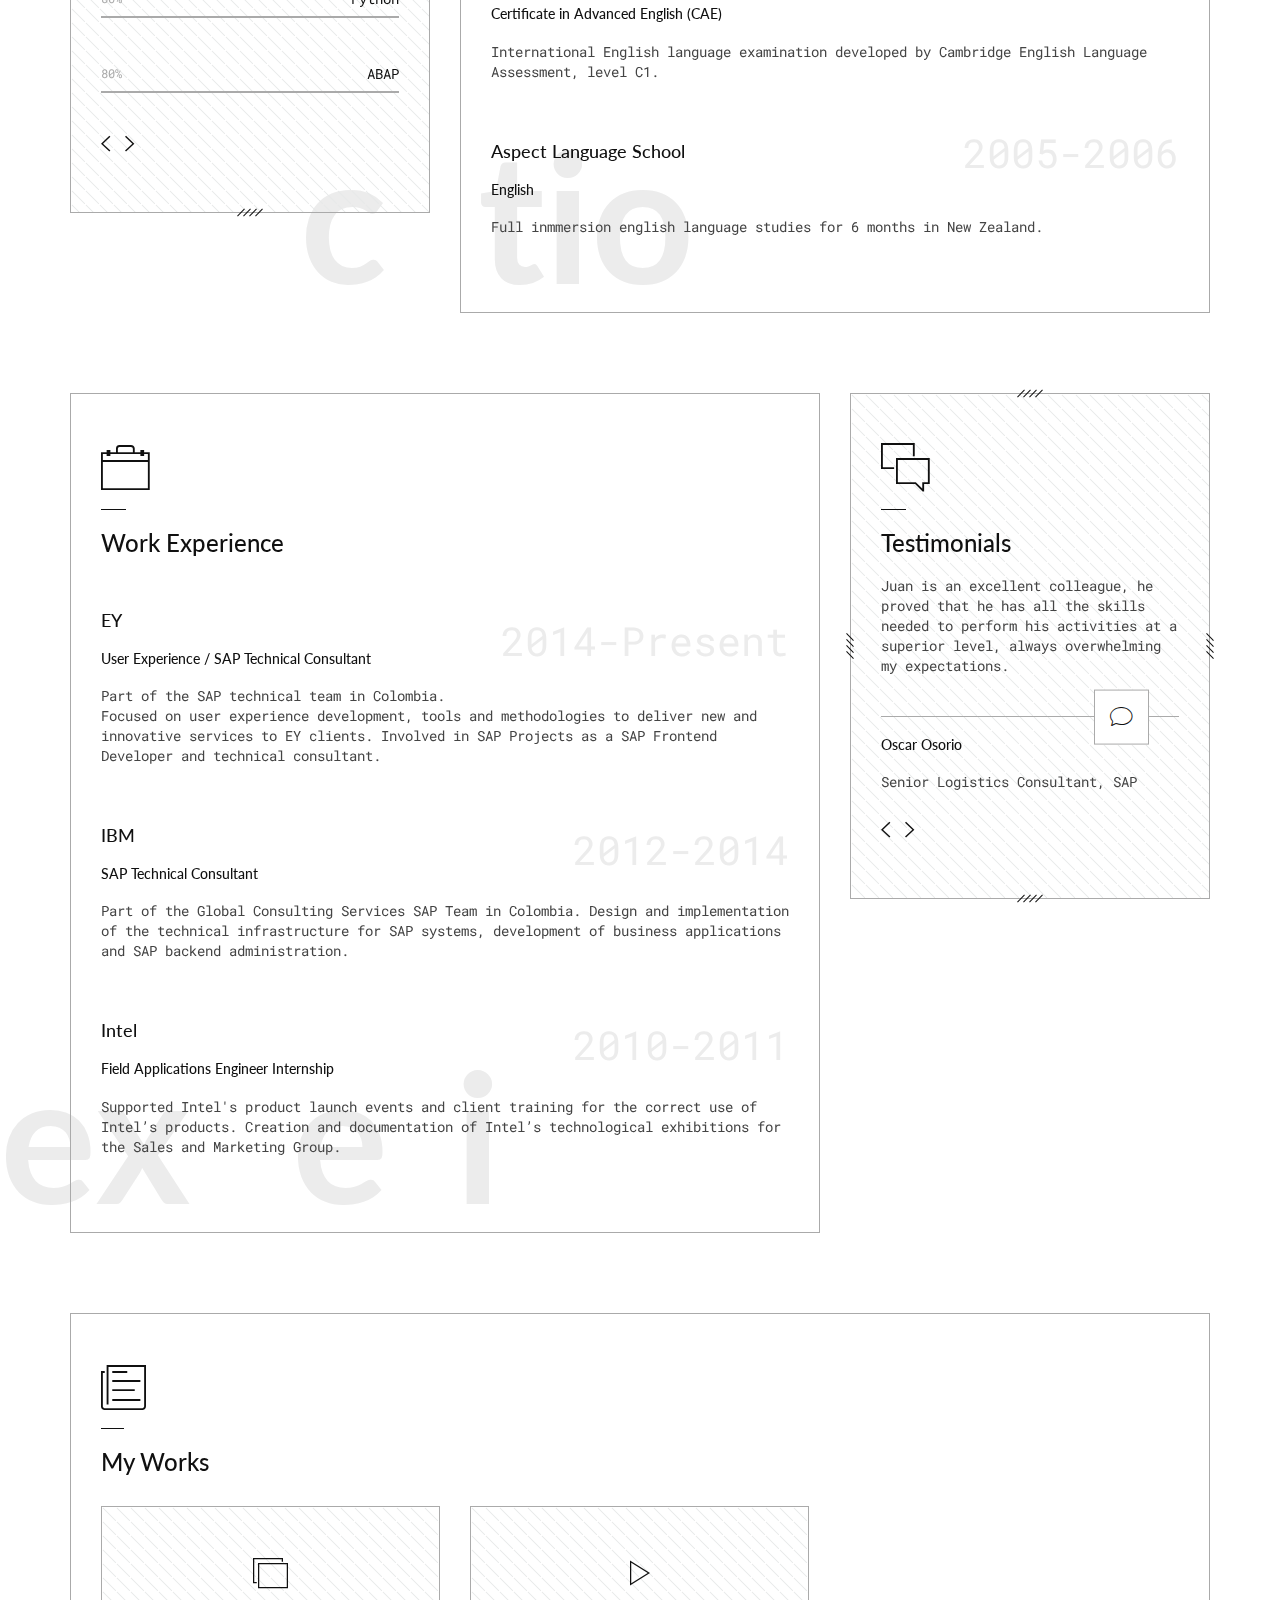
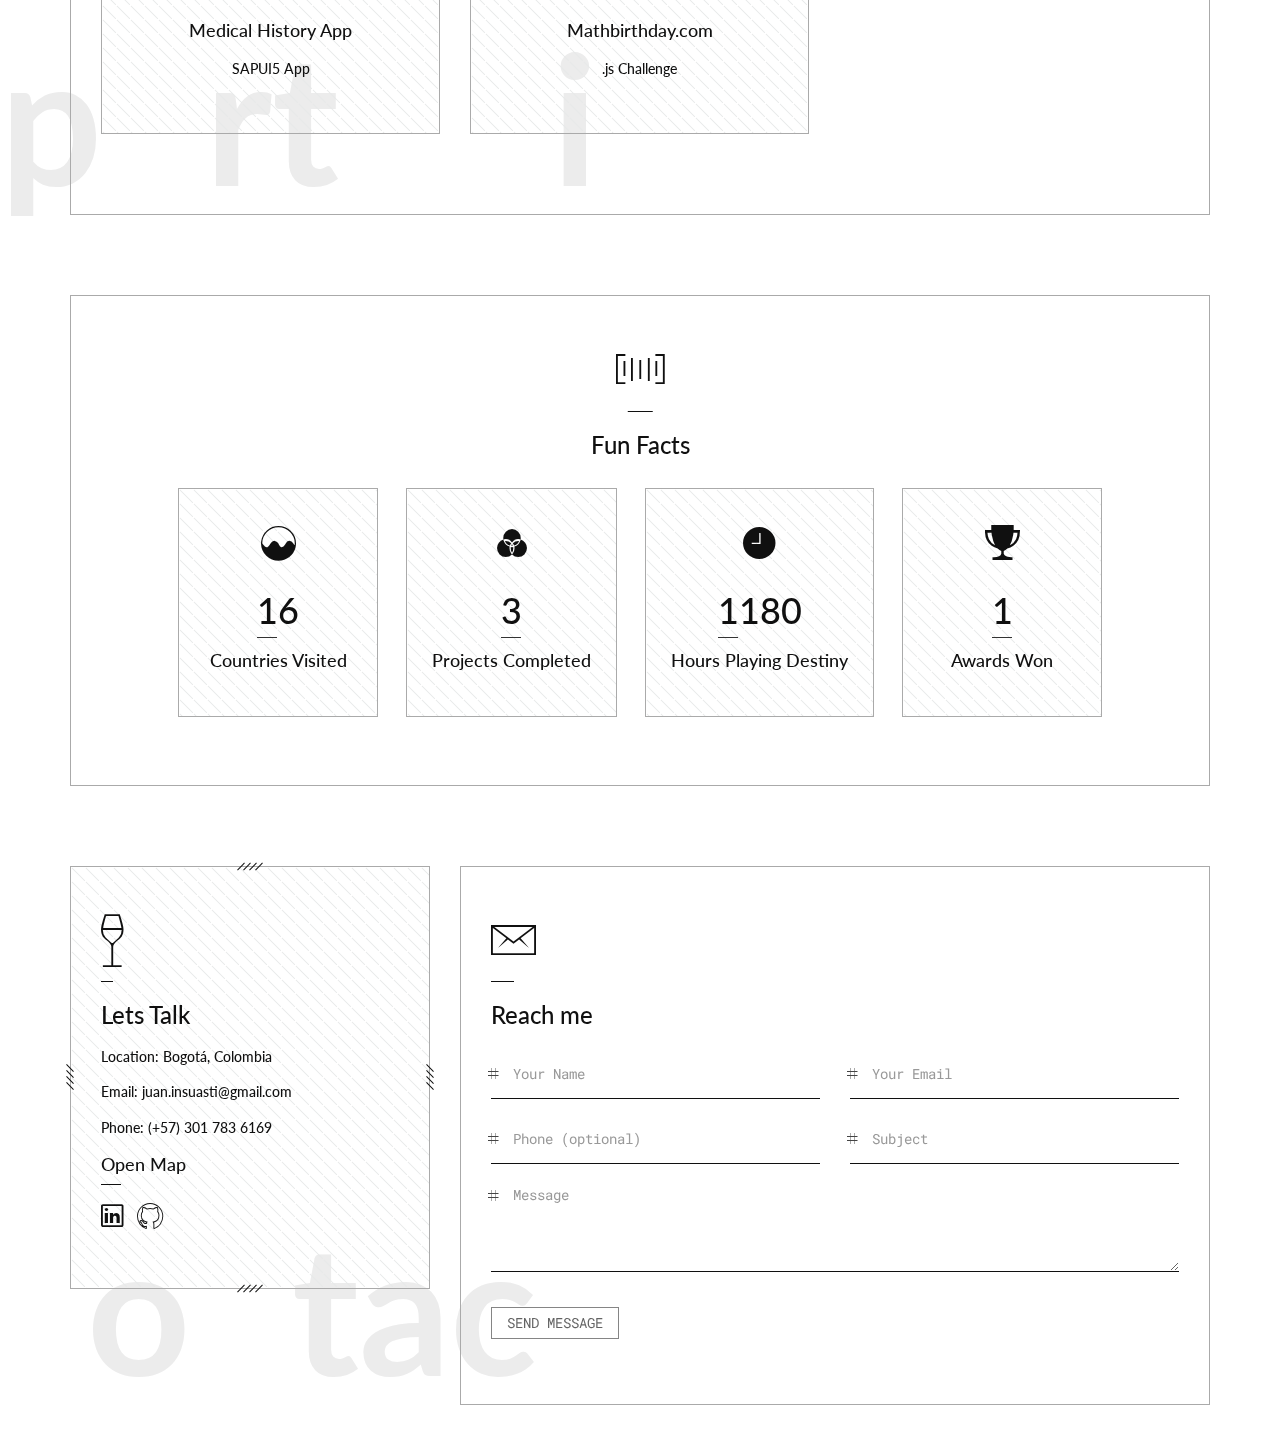
==== commit 50c09fd5: "test commit - Angular 2 Updatee" ====
--- a/index.html
+++ b/index.html
@@ -638,27 +638,6 @@
 
                     </div> <!-- owl-item/portfolo item set -->
 
-                    <div class="owl-item">
-
-                            <div class="col-sm-12">
-                                <div class="box-it">
-                                    <a href="https://locke189.github.io/Image-gallery/app/" class="mfp-iframe popup-it">
-                                        <img src="/assets/images/Portfolio/imagegallery.png" class="img-responsive" alt="">
-                                        <div class="box-inner">
-                                            <div class="i-size-med">
-                                                <i class="ion-ios-play-outline"></i>
-                                            </div>
-                                            <h4 class="title">
-                                        Image Gallery
-                                    </h4>
-                                            <h5 class="tag"> ES6 / GreenSock library </h5>
-                                        </div>
-                                    </a>
-                                </div>
-                            </div><!-- /.col-sm-12 -->
-
-                    </div> <!-- owl-item/portfolo item set -->
-
                     </div><!-- /.port-holder -->
                     </div><!-- /.section-holder -->
 
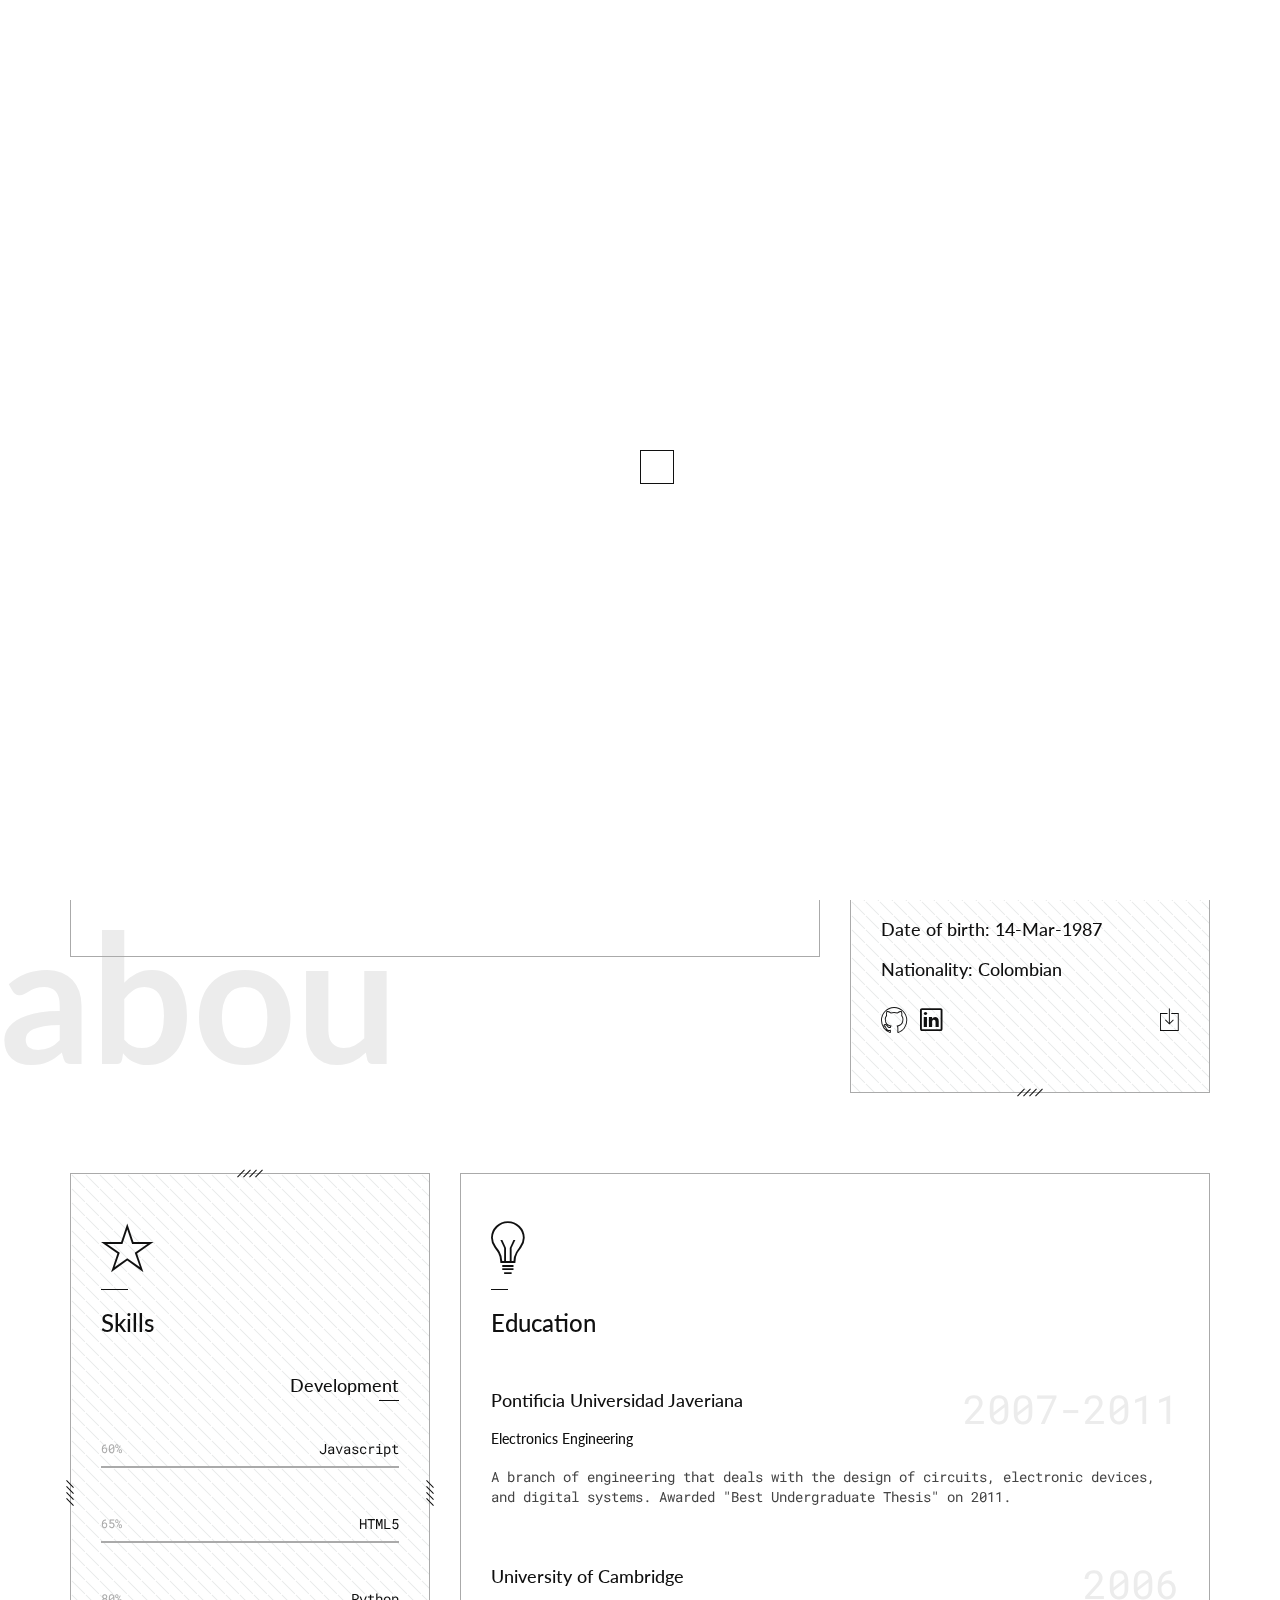
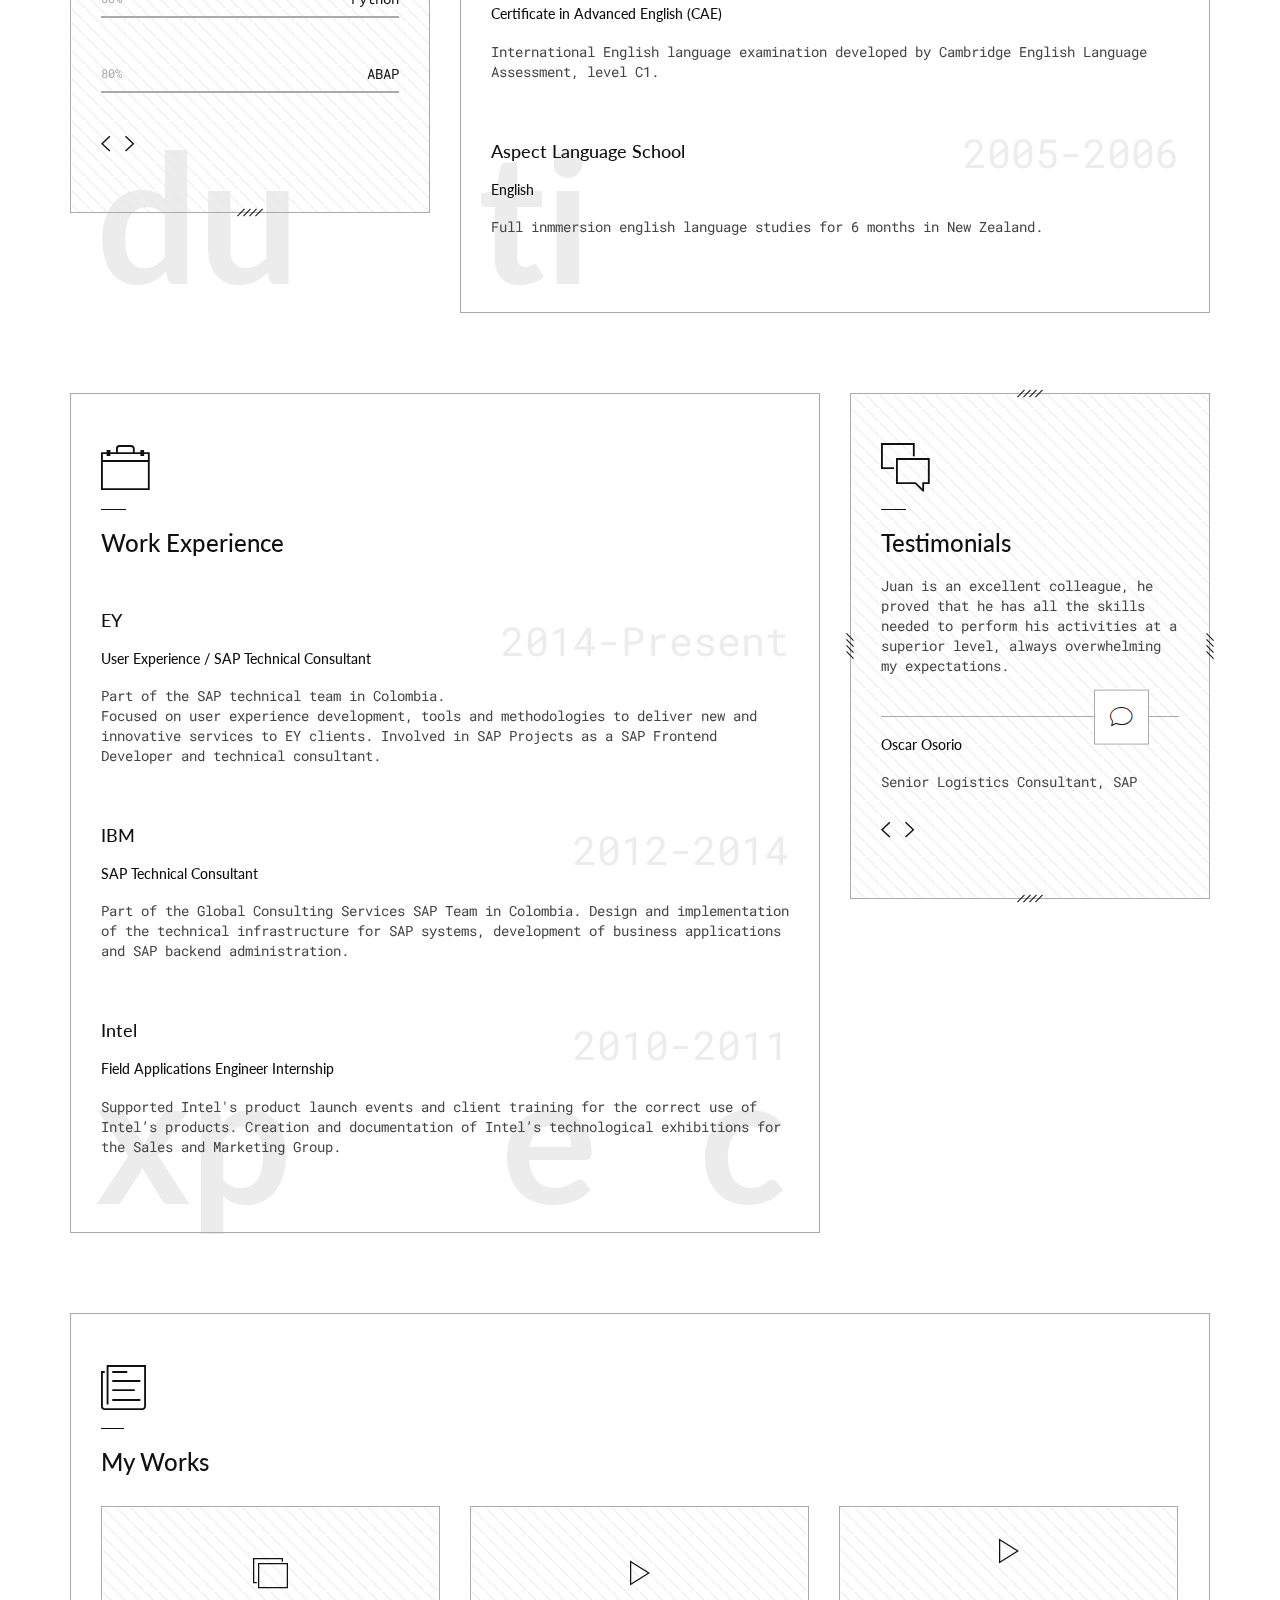
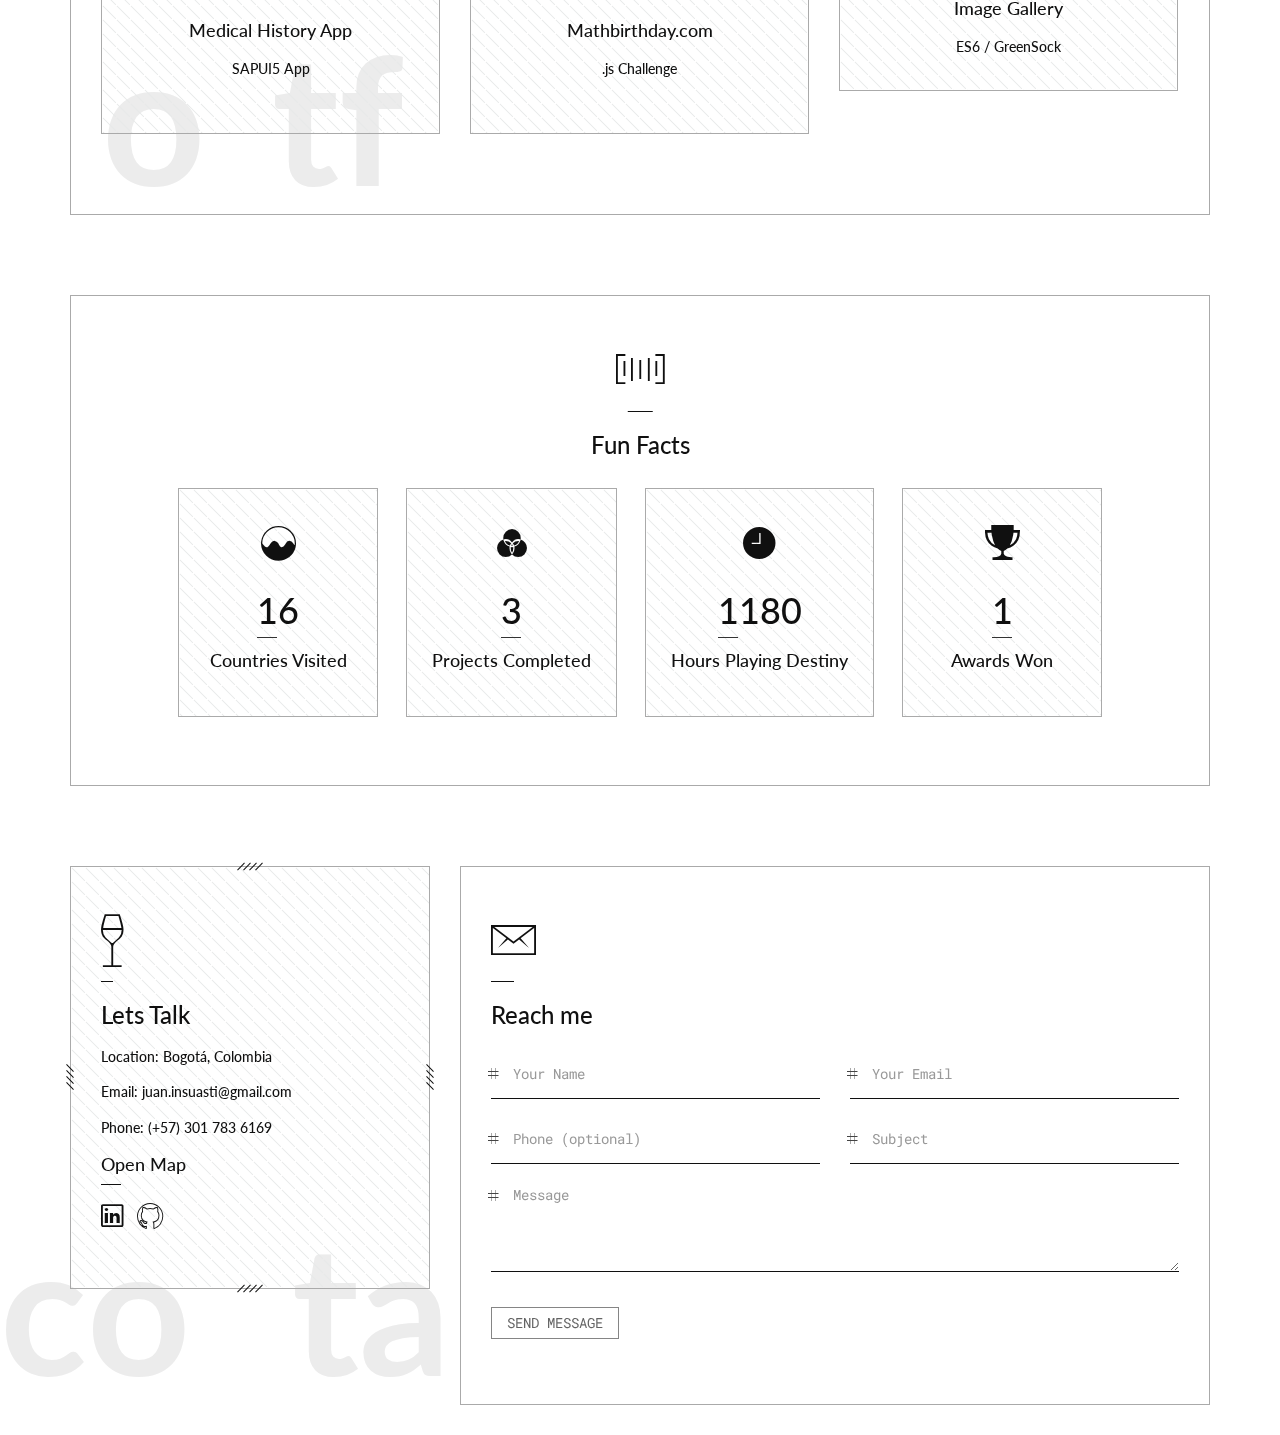
==== commit dbb78e41: "Image gallery portafolio update" ====
--- a/index.html
+++ b/index.html
@@ -638,6 +638,26 @@
 
                     </div> <!-- owl-item/portfolo item set -->
 
+                    <div class="owl-item">
+
+                            <div class="col-sm-12">
+                                <div class="box-it">
+                                    <a href="https://locke189.github.io/Image-gallery/app/" class="mfp-iframe popup-it">
+                                        <img src="/assets/images/Portfolio/imagegallery.png" class="img-responsive" alt="">
+                                        <div class="box-inner">
+                                            <div class="i-size-med">
+                                                <i class="ion-ios-play-outline"></i>
+                                            </div>
+                                            <h4 class="title">
+                                        Image Gallery
+                                    </h4>
+                                            <h5 class="tag"> ES6 / GreenSock </h5>
+                                        </div>
+                                    </a>
+                                </div>
+                            </div><!-- /.col-sm-12 -->
+
+                    </div> <!-- owl-item/portfolo item set -->
                     </div><!-- /.port-holder -->
                     </div><!-- /.section-holder -->
 
